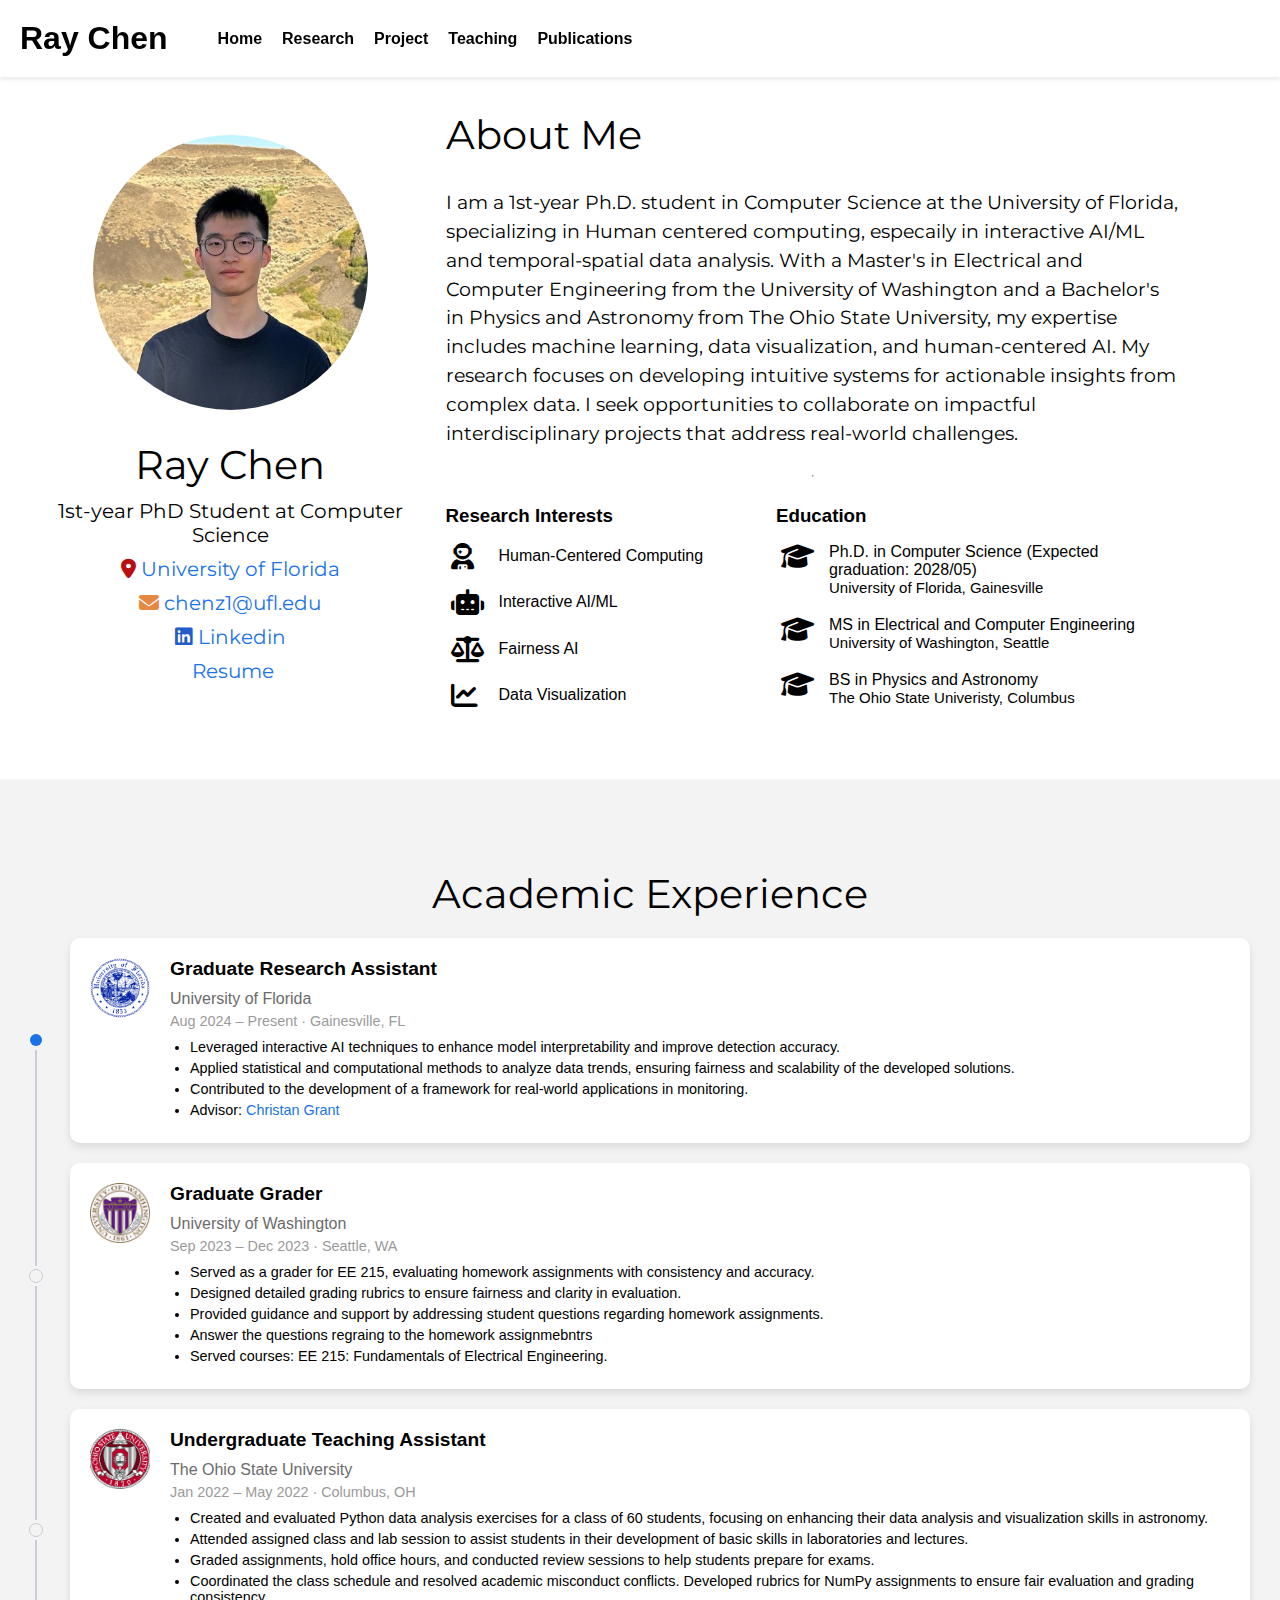
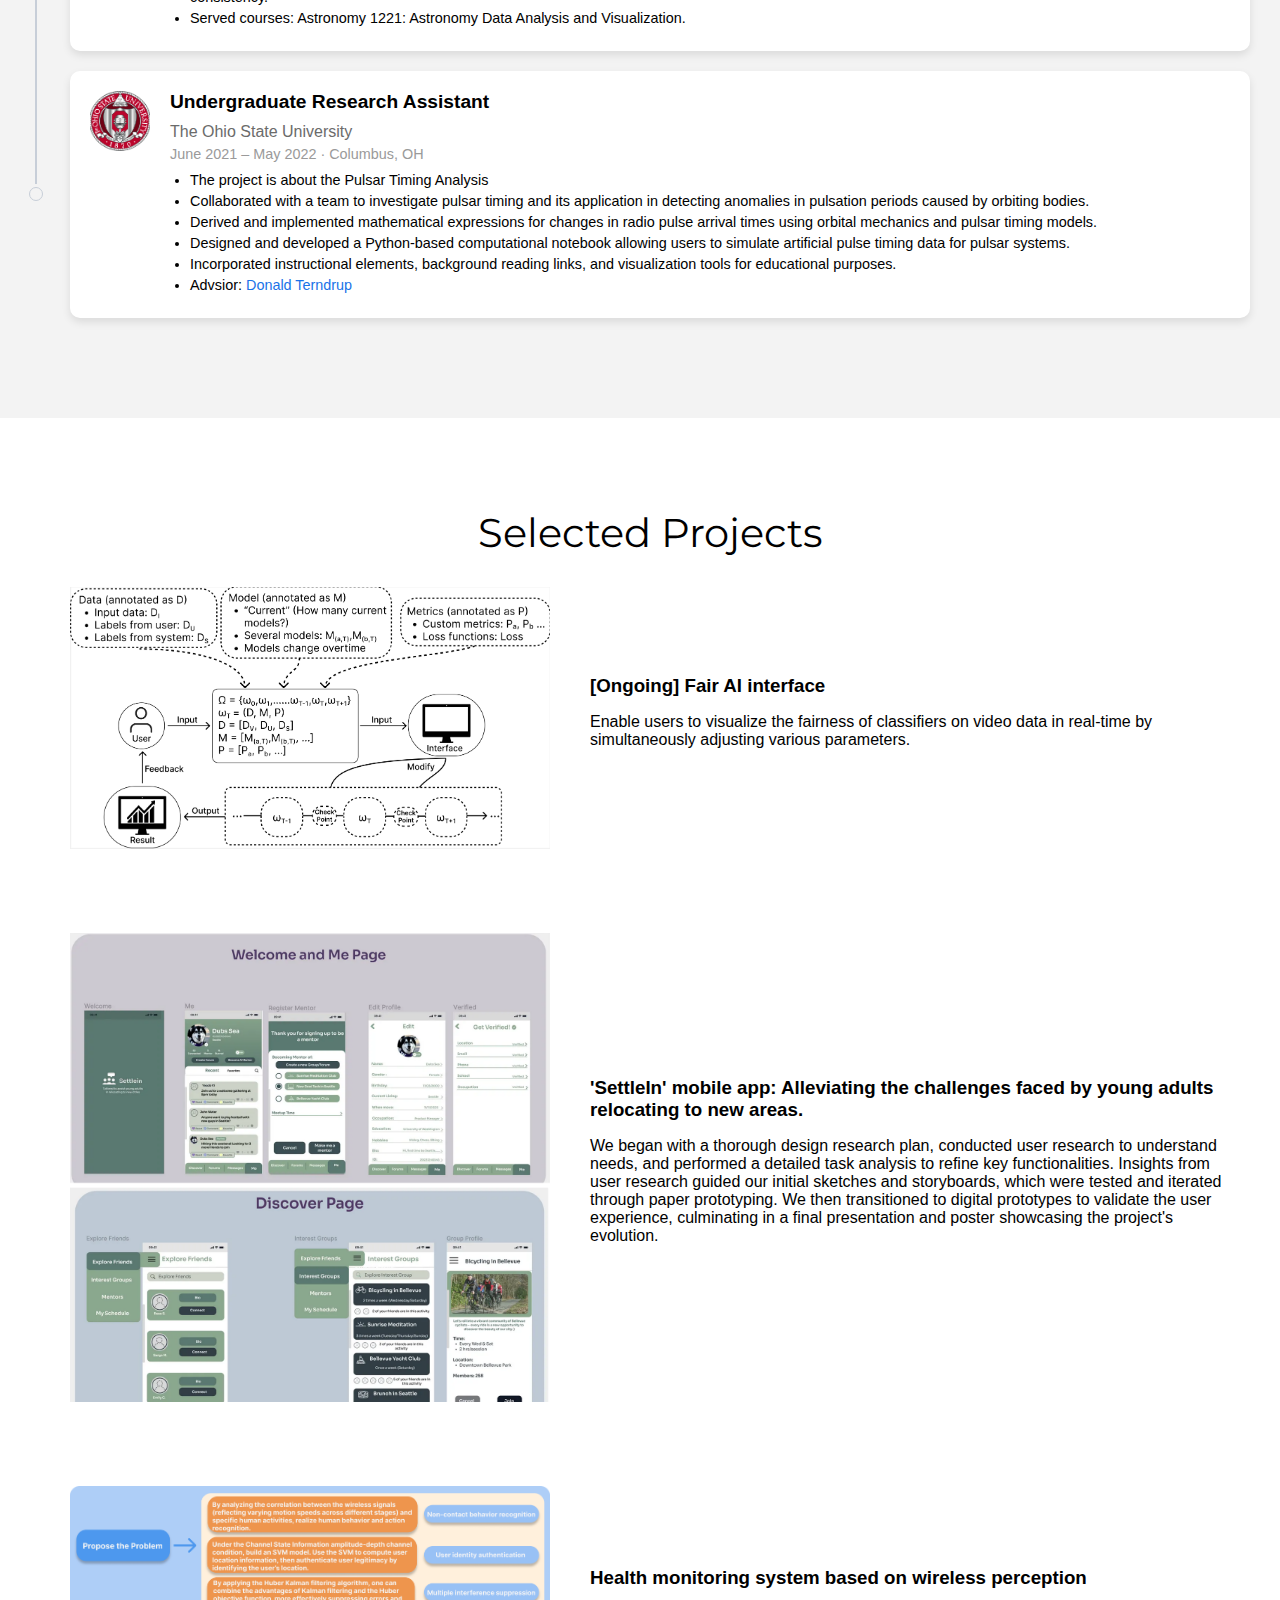
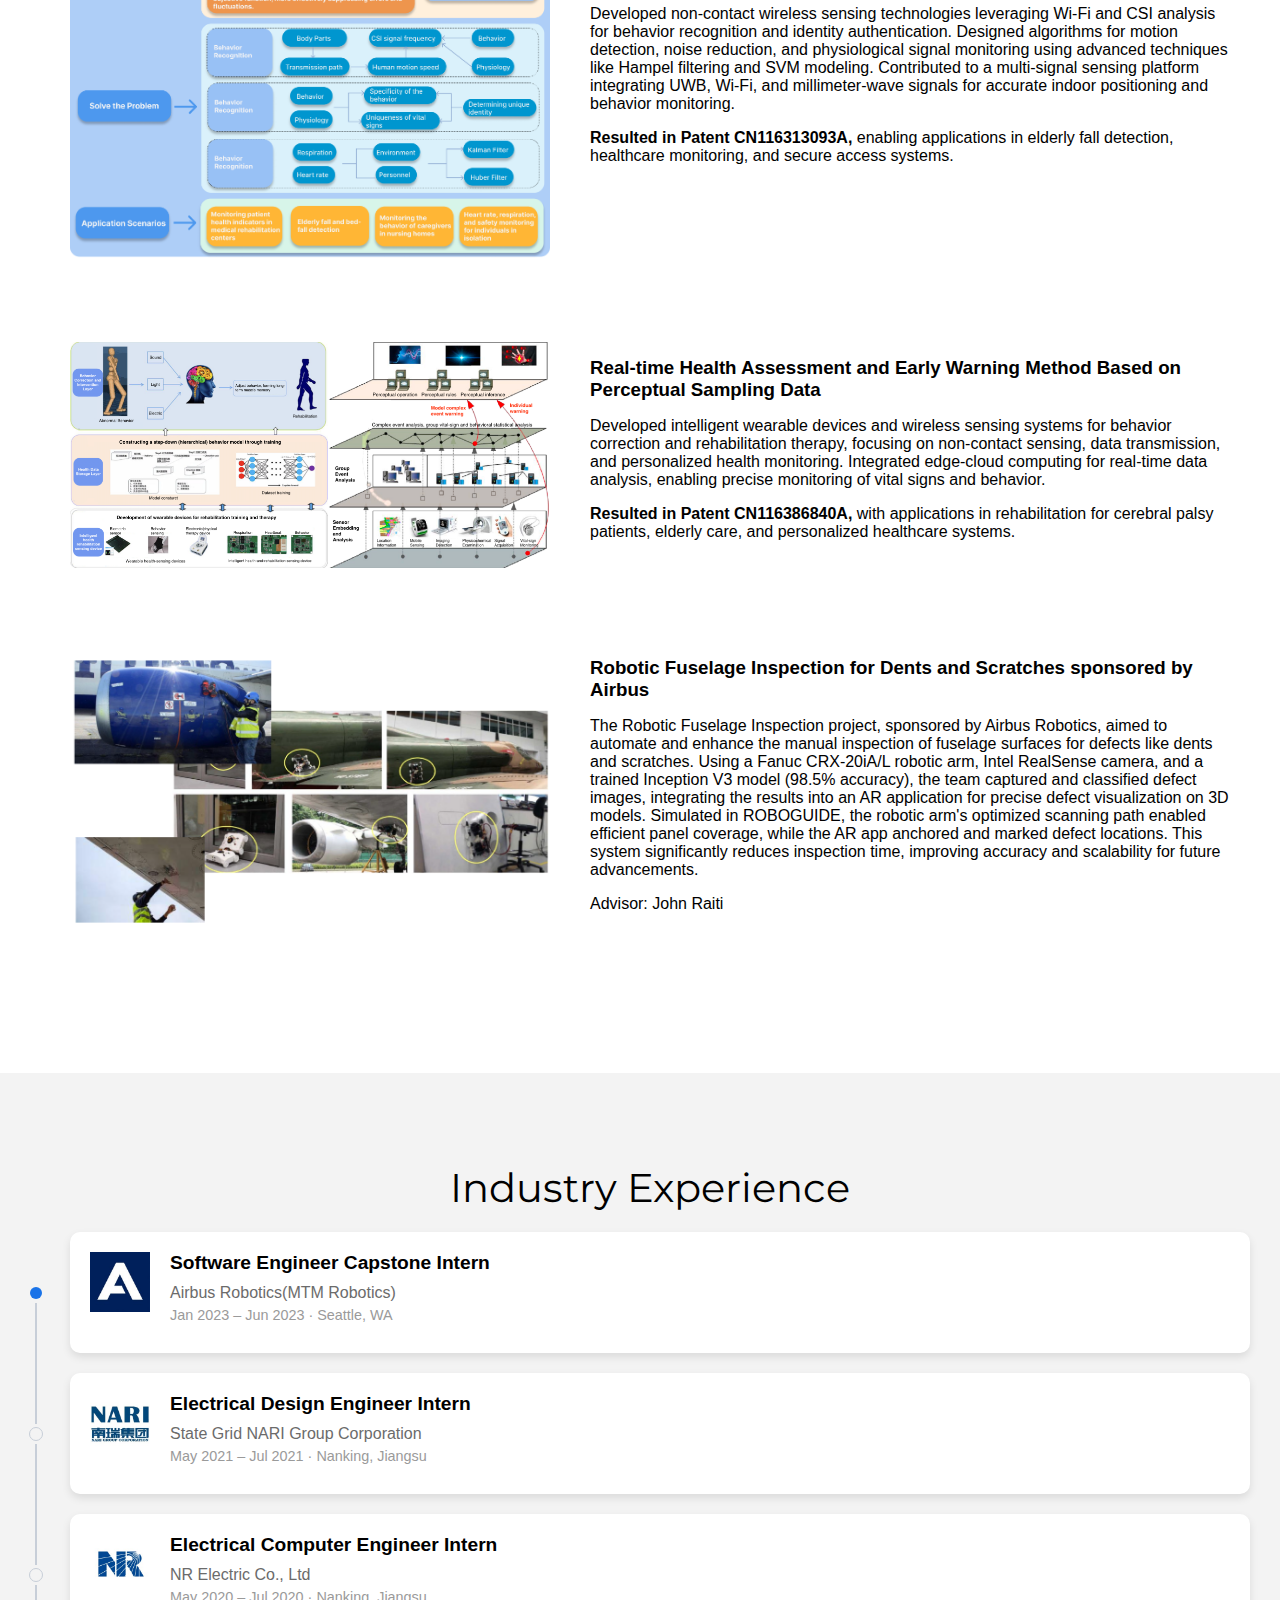
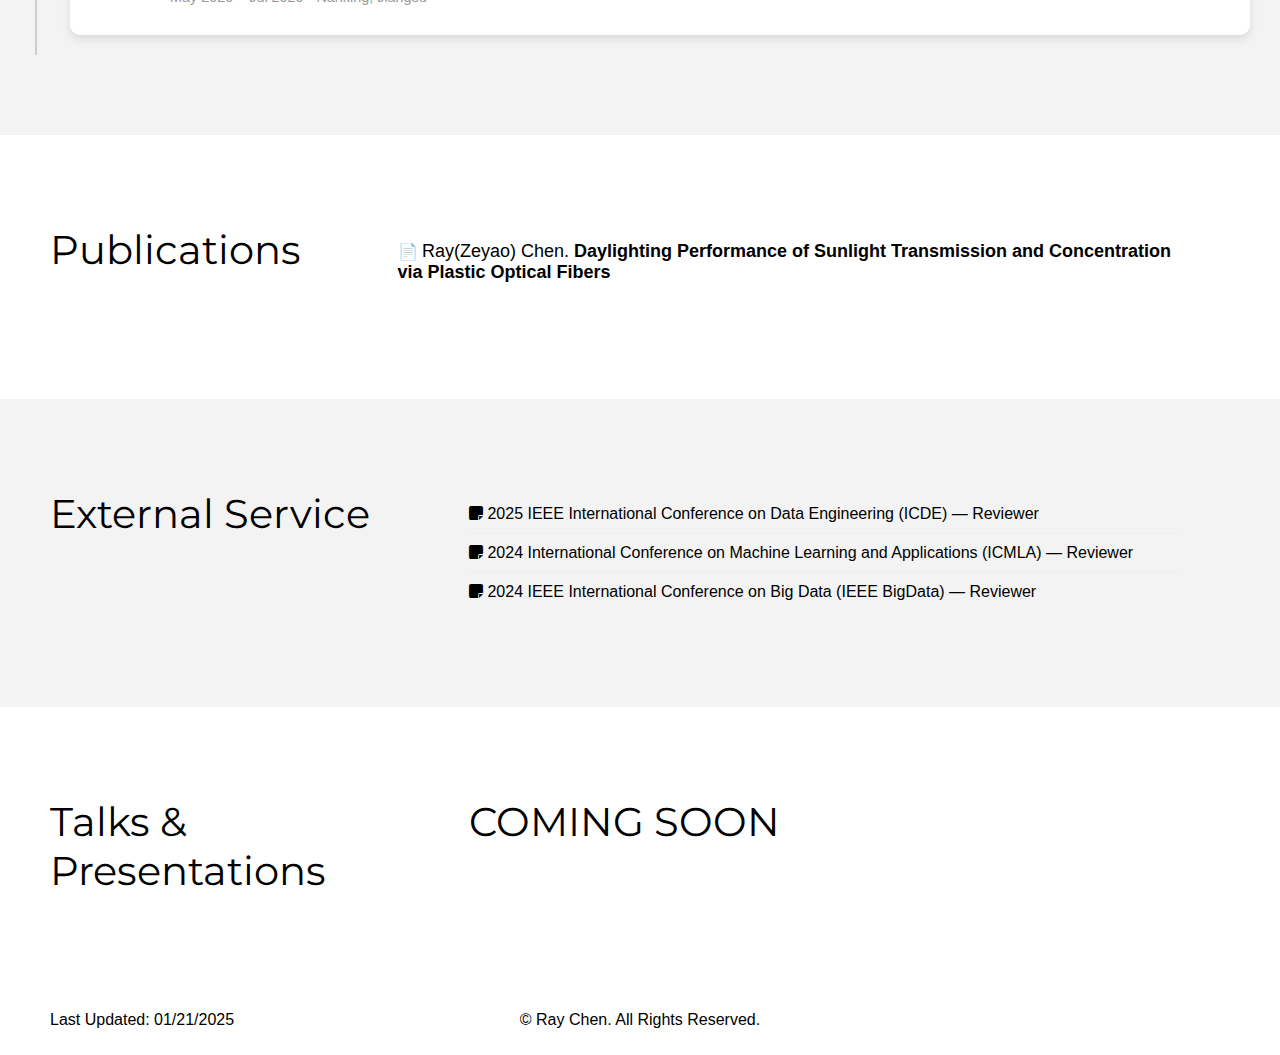
==== index.html @ 86a3383d "asd" ====
<!DOCTYPE html>
 <html lang="en">
  <head>
		<title>Ray Chen</title>
		<!-- link to main stylesheet -->
		<link rel="stylesheet" type="text/css" href="/css/styles.css">
    <link href="https://fonts.googleapis.com/css2?family=Exo+2:wght@900&family=Oswald:wght@500&display=swap" rel="stylesheet">
    <link href="https://fonts.googleapis.com/css2?family=Montserrat:ital,wght@0,400;1,300&display=swap" rel="stylesheet">
    <link href="https://cdnjs.cloudflare.com/ajax/libs/font-awesome/6.2.0/css/all.min.css" rel="stylesheet">
    <link href="https://fonts.googleapis.com/icon?family=Material+Icons" rel="stylesheet">
	</head>
	<body>
    <header>
      <section id="nav-bar">
        <h1>Ray Chen</h1>
        <nav>
          <a href="#profile-section">Home</a>
          <a href="#research">Research</a>
          <a href="#project">Project</a>
          <a href="#teaching">Teaching</a>
          <a href="#publications">Publications</a>
          <!--<a href="/experience">Experience</a>-->
          <!--<a href="/gallary">Gallary</a>-->
          <!--<a href="/contact">Old Site</a>-->
        </nav>
      </section>
    </header>

    <section id="profile-section">
      <div id="profile">
        <div class="image-container">
          <img src="asserts/img/newRay.jpg" alt="Ray Chen's profile picture" class="profile-image">
        </div>
        <div class="profile-info">
          <h1 class="name">Ray Chen</h1>
          <p class="position">1st-year PhD Student at Computer Science</p>
          <p class="university"><a href="https://www.cise.ufl.edu">
            <i class="fas fa-map-marker-alt" style="color: rgb(185, 15, 15);"></i>
            University of Florida
          </p>
          <p class="email"><a href="mailto:chenz1@ufl.edu">
            <i class="fas fa-envelope" style="color: rgba(220, 97, 3, 0.748);" ></i>
            chenz1@ufl.edu</a>
          </p>
          <p class="email"><a href="https://www.linkedin.com/in/rray-zchen1/">
            <i class="fab fa-linkedin" style="color: rgb(32, 93, 198);"></i>
            Linkedin</a>
          </p>
          <p class="email"><a href="https://rkc8626.github.io/resume.html">
            <i class="fab material-icons" style="color: rgb(32, 93, 198);"></i>
            Resume</a>
          </p>
        </div>
      </div>
      <div id="about">
        <h1>About Me</h1>
        <p id="intro">
          I am a 1st-year Ph.D. student in Computer Science at the University of Florida, specializing
          in Human centered computing, especaily in interactive AI/ML and temporal-spatial data analysis.
           With a Master's in Electrical and Computer Engineering from the University of Washington
           and a Bachelor's in Physics and Astronomy from The Ohio State University, my expertise
           includes machine learning, data visualization, and human-centered AI. My research focuses
           on developing intuitive systems for actionable insights from complex data. I seek opportunities
           to collaborate on impactful interdisciplinary projects that address real-world challenges.
        </p>
        <hr>
        <div class="edu-interest">
          <div class="column1">
            <h3>Research Interests</h3>
            <ul>
              <li> <span class="fa-solid fa-user-astronaut"></span>
                <section class="details-container">
                  <p class="course">Human-Centered Computing</p>
                </section>
              </li>
              <li><span class="fa-solid fa-robot"></span>
                <section class="details-container">
                  <p class="course">Interactive AI/ML</p>
                </section>
              </li>
              <li><span class="fa-solid fa-balance-scale"></span>
                <section class="details-container">
                  <p class="course">Fairness AI</p>
                </section>
              </li>
              <li> <span class="fa-solid fa-chart-line"></span>
                <section class="details-container">
                  <p class="course">Data Visualization</p>
                </section>
              </li>
            </ul>
          </div>

          <div class="column2">
            <h3>Education</h3>
            <ul>
              <li>
                <span class="fas fa-graduation-cap"></span>
                <section class="details-container">
                  <p class="course">Ph.D. in Computer Science (Expected graduation: 2028/05)</p>
                  <p class="institution">University of Florida, Gainesville</p>
                </section>
              </li>
              <li>
                <span class="fas fa-graduation-cap"></span>
                <section class="details-container">
                  <p class="course">MS in Electrical and Computer Engineering</p>
                  <p class="institution">University of Washington, Seattle</p>
                </section>
              </li>
              <li>
                <span class="fas fa-graduation-cap"></span>
                <section class="details-container">
                  <p class="course">BS in Physics and Astronomy</p>
                  <p class="institution">The Ohio State Univeristy, Columbus</p>
                </section>
              </li>
            </ul>
          </div>
        </div>
      </div>
    </section>

    <section id="research">
      <h2>Academic Experience</h2>
      <div class="timeline-container">

        <div class="teaching-card card1">
          <div class="teaching-logo">
            <img src="asserts/symbol/uf.png" alt="University Logo">
          </div>
          <div class="teaching-details">
            <h3>Graduate Research Assistant</h3>
            <p class="organization">University of Florida</p>
            <p class="date-location">Aug 2024 – Present · Gainesville, FL</p>
            <ul>
              <li>Leveraged interactive AI techniques to enhance model interpretability and improve detection accuracy.</li>
              <li>Applied statistical and computational methods to analyze data trends, ensuring fairness and scalability of the developed solutions.</li>
              <li>Contributed to the development of a framework for real-world applications in monitoring.</li>
              <li>Advisor: <a href="https://ceg.me//">Christan Grant</a></li>
            </ul>
          </div>
          <div class="circle"></div>
          <div class="line"></div>
        </div>

        <!-- First teaching experience -->
        <div class="teaching-card card2">
          <div class="teaching-logo">
            <img src="asserts/symbol/uw.png" alt="University Logo">
          </div>
          <div class="teaching-details">
            <h3>Graduate Grader</h3>
            <p class="organization">University of Washington</p>
            <p class="date-location">Sep 2023 – Dec 2023 · Seattle, WA</p>
            <ul>
              <li>Served as a grader for EE 215, evaluating homework assignments with consistency and accuracy.</li>
              <li>Designed detailed grading rubrics to ensure fairness and clarity in evaluation.</li>
              <li>Provided guidance and support by addressing student questions regarding homework assignments.</li>
              <li>Answer the questions regraing to the homework assignmebntrs</li>
              <li>Served courses: EE 215: Fundamentals of Electrical Engineering.</li>
            </ul>
          </div>
          <div class="line"></div>
          <div class="circle"></div>
          <div class="lineToo"></div>
        </div>

        <!-- Second teaching experience -->
        <div class="teaching-card card2">
          <div class="teaching-logo">
            <img src="asserts/symbol/osu.png" alt="University Logo">
          </div>
          <div class="teaching-details">
            <h3>Undergraduate Teaching Assistant</h3>
            <p class="organization">The Ohio State University</p>
            <p class="date-location">Jan 2022 – May 2022 · Columbus, OH</p>
            <ul>
              <li>Created and evaluated Python data analysis exercises for a class of 60 students, focusing on enhancing their data
               analysis and visualization skills in astronomy.</li>
			        <li>Attended assigned class and lab session to assist students in their development of basic skills in laboratories and lectures.</li>
				      <li>Graded assignments, hold office hours, and conducted review sessions to help students prepare for exams.</li>
              <li>Coordinated the class schedule and resolved academic misconduct conflicts. Developed rubrics for NumPy assignments
                to ensure fair evaluation and grading consistency.</li>
              <li>Served courses: Astronomy 1221: Astronomy Data Analysis and Visualization.</li>
            </ul>
          </div>
          <div class="line"></div>
          <div class="circle"></div>
          <div class="lineToo"></div>
        </div>

        <div class="teaching-card card2">
          <div class="teaching-logo">
            <img src="asserts/symbol/osu.png" alt="University Logo">
          </div>
          <div class="teaching-details">
            <h3>Undergraduate Research Assistant</h3>
            <p class="organization">The Ohio State University</p>
            <p class="date-location">June 2021 – May 2022 · Columbus, OH</p>
            <ul>
              <li>The project is about the Pulsar Timing Analysis</li>
              <li>Collaborated with a team to investigate pulsar timing and its application in detecting anomalies in pulsation periods caused by orbiting bodies.</li>
              <li>Derived and implemented mathematical expressions for changes in radio pulse arrival times using orbital mechanics and pulsar timing models.</li>
              <li>Designed and developed a Python-based computational notebook allowing users to simulate artificial pulse timing data for pulsar systems.</li>
              <li>Incorporated instructional elements, background reading links, and visualization tools for educational purposes.</li>
              <li>Advsior: <a href="https://astronomy.osu.edu/people/terndrup.1">Donald Terndrup</a></li>
            </ul>
          </div>
          <div class="circle"></div>
          <div class="lineToo"></div>
        </div>
      </div>
    </section>

    <section id="project">
      <h2>Selected Projects</h2>

      <div class="project-card">
        <div class="project-logo">
          <img src="asserts/img/fai flow chart.png" alt="TBD">
        </div>
        <div class="project-content">
          <h3><a href="/project/equityengine">[Ongoing] Fair AI interface</a></h3>
          <p>Enable users to visualize the fairness of classifiers on video data in
            real-time by simultaneously adjusting various parameters.</p>
          <!--<div class="project-links">
            <button onclick="location.href='URL_TO_SLIDES'">Slides</button>
            <button onclick="location.href='URL_TO_GITHUB'">GitHub</button>
          </div>-->
        </div>
      </div>

      <div class="project-card">
        <div class="project-logo">
          <img src="asserts/img/settle.png" alt="TBD">
        </div>
        <div class="project-content">
          <h3><a href="https://cse440.medium.com/new-in-town-683af59020ea">'SettleIn' mobile app: Alleviating the challenges faced by young adults relocating to new areas.</a></h3>
          <p> We began with a thorough design research plan, conducted user research to understand needs, and
            performed a detailed task analysis to refine key functionalities. Insights from user
            research guided our initial sketches and storyboards, which were tested and iterated
            through paper prototyping. We then transitioned to digital prototypes to validate the
            user experience, culminating in a final presentation and poster showcasing the project's
            evolution.</p>
          <!--<div class="project-links">
            <button onclick="location.href='URL_TO_SLIDES'">Slides</button>
            <button onclick="location.href='URL_TO_GITHUB'">GitHub</button>
          </div>-->
        </div>
      </div>

      <div class="project-card">
        <div class="project-logo">
          <img src="asserts/img/Health monitoring system based on wireless perception.png" alt="TBD">
        </div>
        <div class="project-content">
          <h3>Health monitoring system based on wireless perception</a></h3>
          <p>Developed non-contact wireless sensing technologies leveraging Wi-Fi and CSI analysis for behavior recognition and identity authentication.
            Designed algorithms for motion detection, noise reduction, and physiological signal monitoring using advanced techniques like Hampel filtering and SVM modeling.
            Contributed to a multi-signal sensing platform integrating UWB, Wi-Fi, and millimeter-wave signals for accurate indoor positioning and behavior monitoring.
          </p>
          <p><b>Resulted in Patent CN116313093A,</b> enabling applications in elderly fall detection, healthcare monitoring, and secure access systems.</p>
          <!--<div class="project-links">
            <button onclick="location.href='URL_TO_SLIDES'">Slides</button>
            <button onclick="location.href='URL_TO_GITHUB'">GitHub</button>
          </div>-->
        </div>
      </div>

      <div class="project-card">
        <div class="project-logo">
          <img src="asserts/img/eal-time Health Assessment and Early Warning Method Based on Perceptual Sampling Data.png" alt="TBD">
        </div>
        <div class="project-content">
          <h3>Real-time Health Assessment and Early Warning Method Based on Perceptual Sampling Data</a></h3>
          <p>Developed intelligent wearable devices and wireless sensing systems for behavior correction and rehabilitation therapy,
            focusing on non-contact sensing, data transmission, and personalized health monitoring.
            Integrated edge-cloud computing for real-time data analysis, enabling precise monitoring of vital signs and behavior.
          </p>
          <p><b>Resulted in Patent CN116386840A,</b> with applications in rehabilitation for cerebral palsy patients, elderly care, and personalized healthcare systems.</p>
          <!--<div class="project-links">
            <button onclick="location.href='URL_TO_SLIDES'">Slides</button>
            <button onclick="location.href='URL_TO_GITHUB'">GitHub</button>
          </div>-->
        </div>
      </div>

      <div class="project-card">
        <div class="project-logo">
          <img src="asserts/img/aribus_dents.png" alt="TBD">
        </div>
        <div class="project-content">
          <h3><a href="/project/equityengine"></a>Robotic Fuselage Inspection for Dents and Scratches sponsored by Airbus</h3>
          <p>The Robotic Fuselage Inspection project, sponsored by Airbus Robotics, aimed to automate
            and enhance the manual inspection of fuselage surfaces for defects like dents and scratches.
            Using a Fanuc CRX-20iA/L robotic arm, Intel RealSense camera, and a trained Inception V3
            model (98.5% accuracy), the team captured and classified defect images, integrating the
            results into an AR application for precise defect visualization on 3D models. Simulated
            in ROBOGUIDE, the robotic arm's optimized scanning path enabled efficient panel coverage,
            while the AR app anchored and marked defect locations. This system significantly reduces
            inspection time, improving accuracy and scalability for future advancements.
         </p>
         <p>Advisor: <a href="https://people.ece.uw.edu/raiti_john/">John Raiti</a></p>
          <!--<div class="project-links">
            <button onclick="location.href='URL_TO_SLIDES'">Slides</button>
            <button onclick="location.href='URL_TO_GITHUB'">GitHub</button>
          </div>-->
        </div>
      </div>

    </section>

    <section id="teaching">
      <h2>Industry Experience</h2>
      <div class="timeline-container">

        <div class="teaching-card card1">
          <div class="teaching-logo">
            <img src="asserts/symbol/airbus_robotics_logo.jpg" alt="Logo">
          </div>
          <div class="teaching-details">
            <h3>Software Engineer Capstone Intern</h3>
            <p class="organization">Airbus Robotics(MTM Robotics)</p>
            <p class="date-location">Jan 2023 – Jun 2023 · Seattle, WA</p>
            <ul>
              <!-- <li>Need more</li> -->
            </ul>
          </div>
          <div class="circle"></div>
          <div class="line"></div>
        </div>

        <div class="teaching-card card2">
          <div class="teaching-logo">
            <img src="asserts/symbol/State Grid NARI Group Corporation.jpg" alt="Logo">
          </div>
          <div class="teaching-details">
            <h3>Electrical Design Engineer Intern</h3>
            <p class="organization">State Grid NARI Group Corporation</p>
            <p class="date-location">May 2021 – Jul 2021 · Nanking, Jiangsu</p>
            <ul>
              <!-- <li>Need more</li> -->
            </ul>
          </div>
          <div class="line"></div>
          <div class="circle"></div>
          <div class="lineToo"></div>
        </div>

        <div class="teaching-card card2">
          <div class="teaching-logo">
            <img src="asserts/symbol/NR Electric Co., Ltd .jpg" alt="Logo">
          </div>
          <div class="teaching-details">
            <h3>Electrical Computer Engineer Intern</h3>
            <p class="organization">NR Electric Co., Ltd</p>
            <p class="date-location">May 2020 – Jul 2020 · Nanking, Jiangsu</p>
            <ul>
              <!-- <li>Need more</li> -->
            </ul>
          </div>
          <div class="line"></div>
          <div class="circle"></div>
          <div class="lineToo"></div>
        </div>


      </div>
    </section>

    <section id="publications">
      <div class="left-section">
        <h2>Publications</h2>
      </div>
      <div class="right-section">
        <ul>
            <li>
                <span>📄</span>
                <p>Ray(Zeyao) Chen. <strong>Daylighting Performance of Sunlight Transmission and Concentration via Plastic Optical Fibers</strong></p>
                <div class="links">
                    <!-- <a>PDF (COMING SOON, available in Feb 2025)</a>
                    <a>Cite (COMING SOON, available in Feb 2025)</a> -->
                    <!--<a href="#">DOI</a>-->
                </div>
            </li>
            <!-- Repeat similar blocks for other publications -->
        </ul>
        <!--<a href="#" class="see-all">SEE ALL PUBLICATIONS ></a>-->
      </div>
    </section>

    <section id="service">
      <div class="left-section">
        <h2>External Service</h2>
      </div>
      <div class="right-section">
        <ul>
          <li>
            <span>
              <i class="fa-solid fa-note-sticky"></i>
              2025 IEEE International Conference on Data Engineering (ICDE) — Reviewer
            </span>
          </li>
          <li>
            <span>
              <i class="fa-solid fa-note-sticky"></i>
              2024 International Conference on Machine Learning and Applications (ICMLA) — Reviewer
            </span>
          </li>
          <li>
            <span>
              <i class="fa-solid fa-note-sticky"></i>
              2024 IEEE International Conference on Big Data (IEEE BigData) — Reviewer
            </span>
          </li>
        </ul>
        <!-- <a href="#" class="see-all">SE ></a> Uncomment this line if you want a "See All" link -->
      </div>
    </section>

    <section id="talks">
      <div class="left-section">
        <h2>Talks & Presentations</h2>
      </div>
      <div class="right-section">
        <h2>COMING SOON</h2>
      </div>
    </section>

		<footer>
      <div class="footer-section left">
        <p id="last-updated">Last Updated: 01/21/2025 </p>
      </div>
      <div class="footer-section center">
        <p>
          <!--Site created by Ray Chen. All other attributions cited in page source.-->
          © Ray Chen. All Rights Reserved.
        </p>
      </div>
      <div class="footer-section right"></div> <!-- Invisible spacer -->
    </footer>
	</body>
</html>
---- css/styles.css ----
body {
  background-color: white;
  font-family: "Helvetica", sans-serif;
  margin: 0px;
  scroll-behavior: smooth;
}

html {
  scroll-behavior: smooth;
}

h1, h2, h3 {
  font-weight: bold;
  margin: 0;
}

h3 {
  margin-bottom: 15px;
}

.justified {
  text-align: justify;
}

#profile-section img {
  width: 275px;
  height: auto;
}

header {
  width: 100%;
  background-color: white; /* Set the background color for the header */
  position: fixed;
  top: 0;
  z-index: 1000;
  box-shadow: 0 2px 5px rgba(0,0,0,0.1); /* Optional: Adds shadow for better visibility */
}

#nav-bar {
  display: flex;
  align-items: center;
  padding: 20px 20px;
}

#nav-bar h1 {
  margin-left: 0px;
  padding-right: 40px;
}

nav {
  margin-left: 0;
  margin-right: 30px;
}

nav a {
  float: left;
  display: block;
  text-align: center;
  padding: 0px 10px;
  color: black;
  text-decoration: none;
  font-family: "Helvetica", sans-serif;
  font-weight: bold;
}

nav a:hover {
  color: #1a73e8;
}

.active {
  color: #1a73e8;
}

#profile-section {
  flex-direction: row;
  align-items: flex-start;
  justify-content: center;
  padding-right: 100px;
  padding-left: 50px;
  padding-bottom: 50px;
  gap: 35px;
}

div#about {
  flex: 0 0 65%;
  display: flex;
  flex-direction: column;
}

.image-container {
  flex: 0 0 35%; /* Image container takes up 30% of the space */
  display: flex; /* Center the image inside the container if needed */
  justify-content: center;
  align-items: center;
  margin-bottom: 20px;
}

.profile-image {
  max-width: 100%;
  border-radius: 50%;
  height: auto; /* Maintain aspect ratio */
  box-sizing: border-box;
}

#profile-section li, #profile-section {
  display: flex;
}

#profile-section, header {
  align-items: center;
}

#profile-section ul {
  padding-inline-start: 5px;
}

#profile-section li {
  align-items: start;
}

.fa-solid.fa-robot, .fas.fa-graduation-cap, .fa-solid.fa-user-astronaut, .fa-solid.fa-balance-scale, .fa-solid.fa-chart-line {
  font-size: 26.5px;
  width: 33px;
  height: 26.5px;
  margin-right: 15px;
}

.course, .institution {
  margin: 0;
}

.course {
  margin-bottom: 5px; /* Space between institution and course */
}

.institution {
  font-size: 15px;
}

#profile-section {
  margin-top: 100px;
}

#profile-section li, .controls {
  margin-bottom: 20px;
}

.controls * {
  margin-right: 10px;
}

.shaded {
  background-color: grey;
}

.details-container {
  display: inline-block;
}

.centered {
  text-align: center;
}

body, td {
  position: relative;
}

.edu-interest {
  display: flex;
  justify-content: space-between;
  margin-top: 20px;
}

.column1 {
  flex: 0 0 45%;
  text-align: left;
}

.column2 {
  flex: 0 0 55%;
  text-align: left;
}

#profile-section .column1 li {
  display: flex;
  align-items: center;
}

#profile-section .details-container .course {
  display: flex;
  align-items: center;
  margin: 0px;
}

div#profile {
  display: flex;
  flex-direction: column;
  align-items: center;
  text-align: center;
}

.email, .university {
  color: #1a73e8;
  margin: 5px 0;
}

.email a, .university a {
  text-decoration: none;
  color: inherit;
}

.teaching-card a {
  text-decoration: none;  /* Removes underline from all links */
  color: #1a73e8;           /* Sets the text color to black for all links */
}

.teaching-card a:visited {
  color: #1a73e8;           /* Keeps the text color black even after the link is visited */
}

.name, div#about h1, section#teaching h2, section#research h2, section#project h2, section#publications h2, section#service h2, section#talks h2 {
  font-size: 2.5em;
  font-family: "Montserrat", sans-serif;
  font-optical-sizing: auto;
  font-weight: 400;
  font-style: normal;
  margin: 10px 0;
}

#teaching, #research {
  flex-direction: row;
  align-items: flex-start;
  justify-content: center;
  padding: 80px 30px 80px 50px;
  gap: 35px;
  background-color: #edededa3;
}

#project {
  flex-direction: row;
  align-items: flex-start;
  justify-content: center;
  padding: 80px 30px 80px 50px;
  gap: 35px;
}

.email, .position, .university {
  font-size: 1.25em;
  font-family: "Montserrat", sans-serif;
  font-optical-sizing: auto;
  font-weight: 400;
  font-style: normal;
  margin: 10px 0;
}

#teaching h2, #research h2, #project h2{
  font-size: 1.8em;
  text-align: center;
  margin-bottom: 30px;
}

/* Timeline container styling */
.timeline-container {
  width: 100%;
  max-width: 1200px;
}

.card1,.card2,.card3 {
  position: relative;
}

.card1 .circle,.card2 .circle,.card3 .circle {
  position: absolute;
  left: -40px;
  top: 50%;
  transform: translateY(-50%);

  background-color: #1a73e8;
  width: 12px;
  height: 12px;
  border-radius: 50%;
}

.card2 .circle,.card3 .circle{
  background-color: transparent;
  outline: 1px solid #c7ced8;
}

.card2 .lineToo,.card3 .lineToo{
  width: 2px;
  position: absolute;
  left: -35px;
  top: 0;
  height: calc(50% - 10px);
  background-color: #c7ced8;
}

.card1 .line,.card2 .line{
  width: 2px;
  position: absolute;
  height:calc(50% + 10px) ;
  left: -35px;
  background-color: #c7ced8;
  top: calc(50% + 10px);
  /* transform: translateY(25% ); */
}

.teaching-card {
  display: flex;
  align-items: flex-start;
  position: relative;
  margin: 20px 0px 20px 20px;
  background-color: #ffffff;
  box-shadow: 0px 4px 8px rgba(0, 0, 0, 0.1);
  border-radius: 10px;
  padding: 20px 20px 20px 20px;
}

.teaching-logo {
  flex: 0 0 60px;
  margin-right: 20px;
}

.teaching-logo img {
  width: 60px;
  height: 60px;
  object-fit: cover;
}

.teaching-details {
  flex: 1;
}

.teaching-details h3 {
  font-size: 1.2em;
  font-weight: bold;
  margin: 0 0 10px;
}

.teaching-details .organization {
  font-size: 1em;
  color: #6b6b6b;
  margin: 0;
}

.teaching-details .date-location {
  font-size: 0.9em;
  color: #9a9a9a;
  margin: 5px 0 10px;
}

.teaching-details ul {
  list-style-type: disc;
  padding-left: 20px;
  margin: 0;
}

.teaching-details ul li {
  font-size: 0.9em;
  margin-bottom: 5px;
}

.social-icons {
  display: flex;
  gap: 10px; /* Space between icons */
  justify-content: center; /* Center the icons */
  margin-top: 15px;
}

.social-icons .icon {
  width: 30px; /* Set the size of the icons */
  height: 30px;
  background-size: cover;
  display: inline-block;
}

.project-card {
  display: flex;
  background-color: white;
  border-radius: 8px;
  /*box-shadow: 0 4px 8px rgba(0, 0, 0, 0.1);*/
  padding: 20px 0px 60px 0px;
  overflow: hidden;
}

.project-logo {
  flex: 0 0 40%;
  padding: 0px 20px;
  align-content: center;
}

.project-logo img {
  height: auto; /* Adjust size accordingly */
  max-width: 100%;
}

.project-content {
  padding: 0px 20px;
  flex-grow: 1;
  align-content: center;
}

.project-links button {
  margin-right: 10px;
  padding: 10px 20px;
  background-color: #007BFF; /* Bootstrap primary color */
  color: white;
  border: none;
  border-radius: 5px;
  cursor: pointer;
}

.project-content a {
  text-decoration: none;
  color: black;
}

.project-content a:visited {
  color: black;
}

.project-content a:hover {
  text-decoration: underline;
}

.project-links button:hover {
  background-color: #0056b3; /* Darker shade for hover effect */
}

#publications{
  display: flex; /* Aligns child elements (left and right sections) horizontally */
  background-color: white;
  padding: 80px 100px 80px 50px;
  align-items: flex-start; /* Aligns items at the start of the flex container */
}

#service{
  display: flex; /* Aligns child elements (left and right sections) horizontally */
  background-color: #edededa3;
  padding: 80px 100px 80px 50px;
  align-items: flex-start; /* Aligns items at the start of the flex container */
}

#talks {
  display: flex; /* Aligns child elements (left and right sections) horizontally */
  padding: 80px 100px 80px 50px;
  align-items: flex-start; /* Aligns items at the start of the flex container */
  background-color: white;
}

.left-section {
  flex-basis: 30%; /* Takes up 30% of the flex container */
  padding-right: 80px; /* Adds some space between the sections */
}

.right-section {
  flex-grow: 1; /* Takes the remaining space in the flex container */
}

#publications li p {
  display: inline;
  margin: 0;
  font-size: 18px;
}

#publications ul {
  list-style: none;
  padding: 0px;
}

#publications li {
  padding: 10px 0;
  border-bottom: 1px solid #eee;
}

#publications li:last-child {
  border-bottom: none;
}

#publications .links {
  padding-top: 10px;
}

#publications .links a {
  text-decoration: none;
  color: #007BFF;
  margin-right: 10px;
}

#publications .links a:hover {
  text-decoration: underline;
}

#publications .see-all {
  display: block;
  text-decoration: none;
  color: #007BFF;
  margin-top: 20px;
  font-weight: bold;
}

#publications .see-all:hover {
  text-decoration: underline;
}

#publications h2, #talks h2 {
  font-size: 1.8em;
  text-align: left-align;
  margin-bottom: 30px;
}

#service li p {
  display: inline;
  margin: 0;
  font-size: 18px;
}

#service ul {
  list-style: none;
  padding: 0px;
}

#service li {
  padding: 10px 0;
  border-bottom: 1px solid #eee;
}

#service li:last-child {
  border-bottom: none;
}

#service .links {
  padding-top: 10px;
}

#service .links a {
  text-decoration: none;
  color: #007BFF;
  margin-right: 10px;
}

#service .links a:hover {
  text-decoration: underline;
}

#service .see-all {
  display: block;
  text-decoration: none;
  color: #007BFF;
  margin-top: 20px;
  font-weight: bold;
}

#service .see-all:hover {
  text-decoration: underline;
}

#service h2 {
  font-size: 1.8em;
  text-align: left;
  margin-bottom: 30px;
}

#service .icon-section {
  display: inline-block;
  margin-right: 15px;
  font-size: 24px;
  color: #007BFF;
}

footer {
  display: flex; /* Aligns child elements (left and right sections) horizontally */
  padding: 10px 50px 10px 50px;
  justify-content: space-between;
  align-items: center; /* Aligns items at the start of the flex container */
}

.footer-section {
  flex: 1; /* Allows each section to grow equally */
  display: flex;
  justify-content: center; /* Center the content of each section */
  align-items: center;
}

.footer-section.left {
  justify-content: flex-start; /* Centers the content */
}

.footer-section.right {
  justify-content: flex-end; /* Align the content to the right */
  visibility: hidden; /* Make the right spacer invisible */
}

#intro {
  font-size: 1.2em;
  font-family: "Montserrat", sans-serif;
  font-optical-sizing: auto;
  font-weight: 400;
  font-style: normal;
  line-height: 1.5;
}
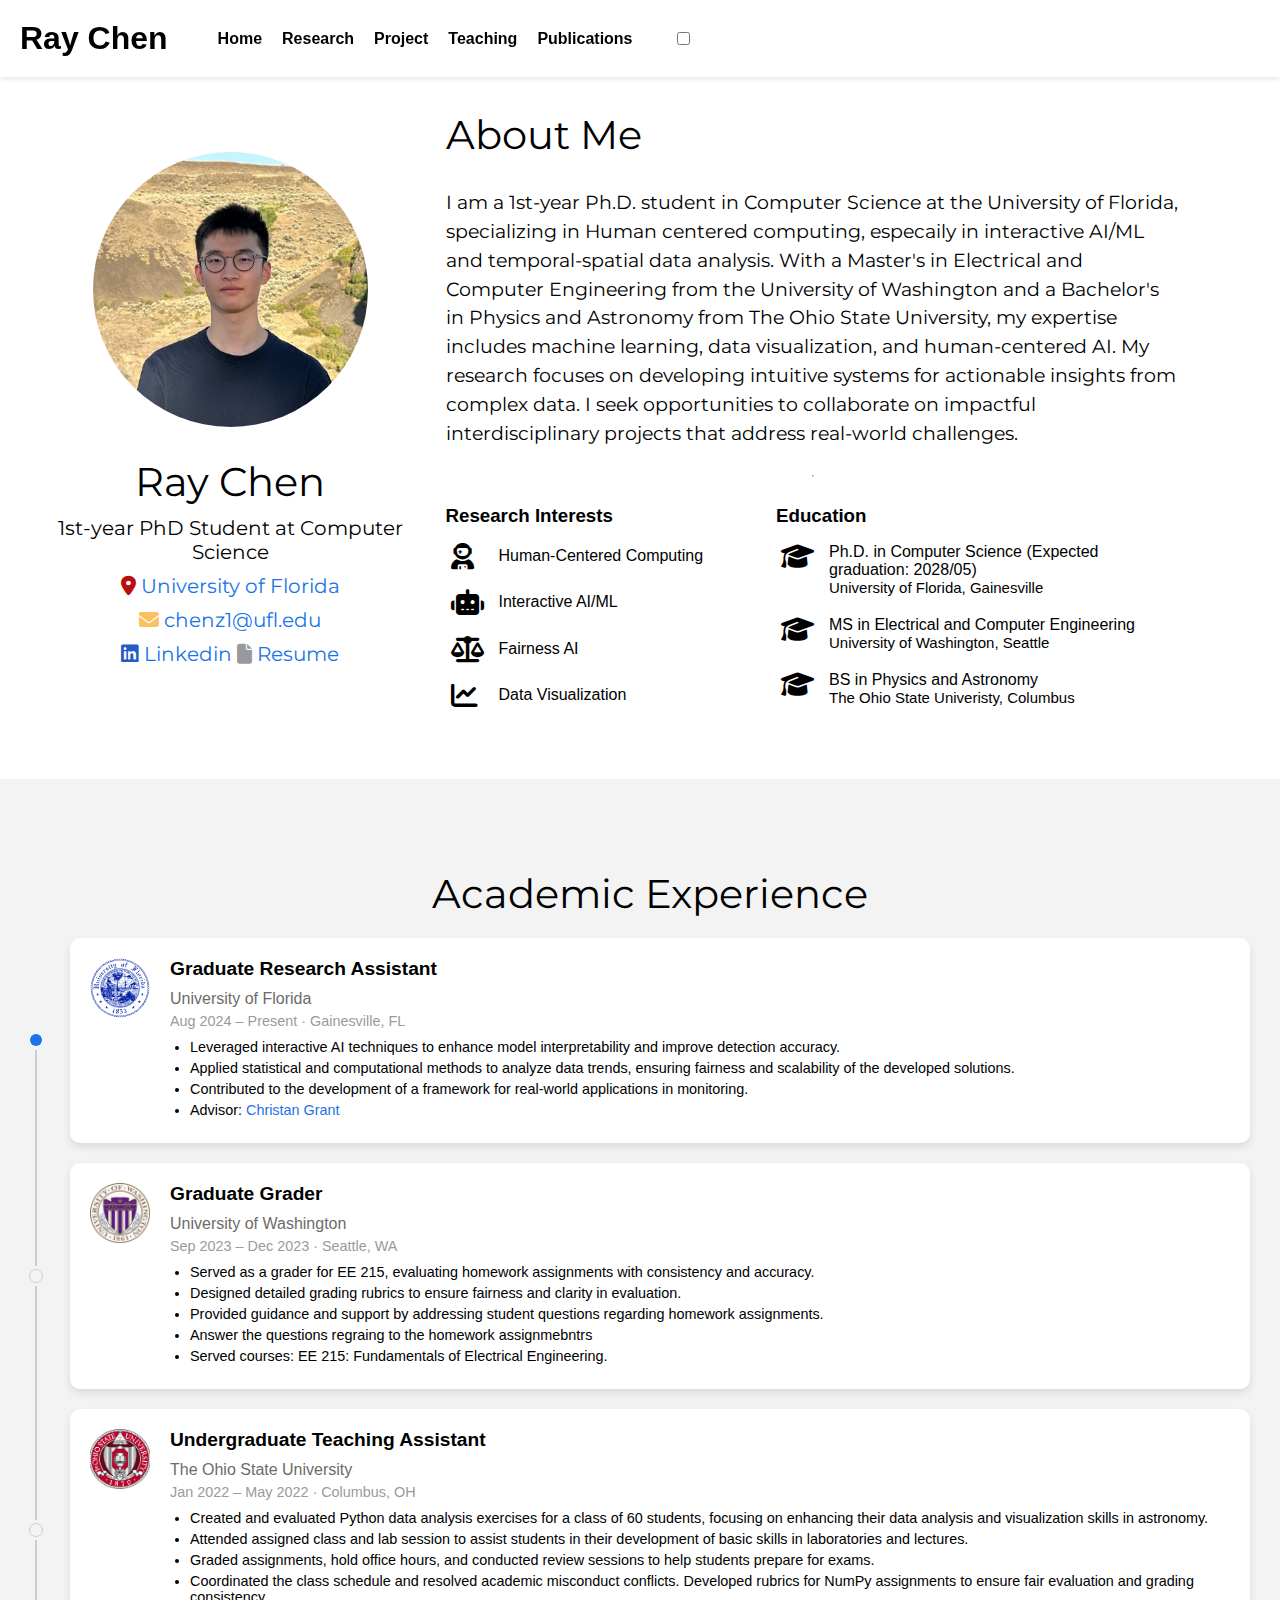
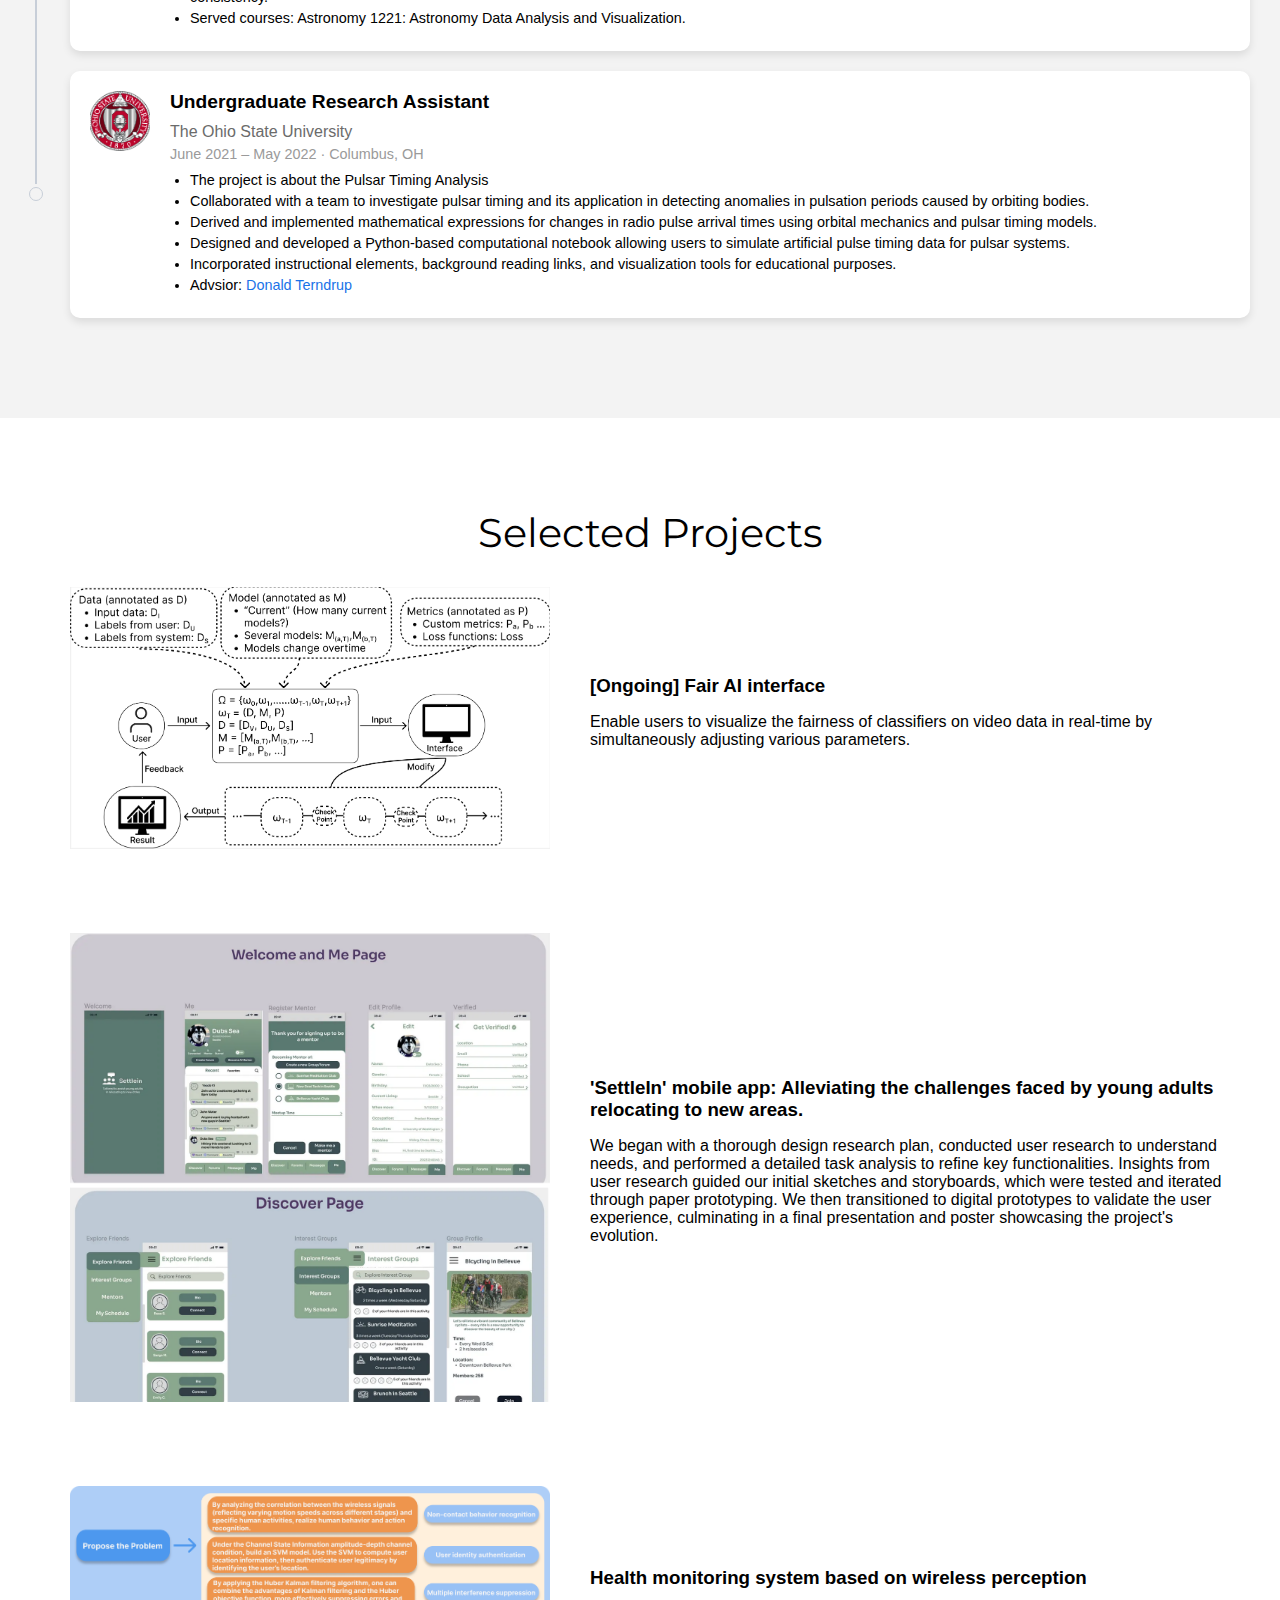
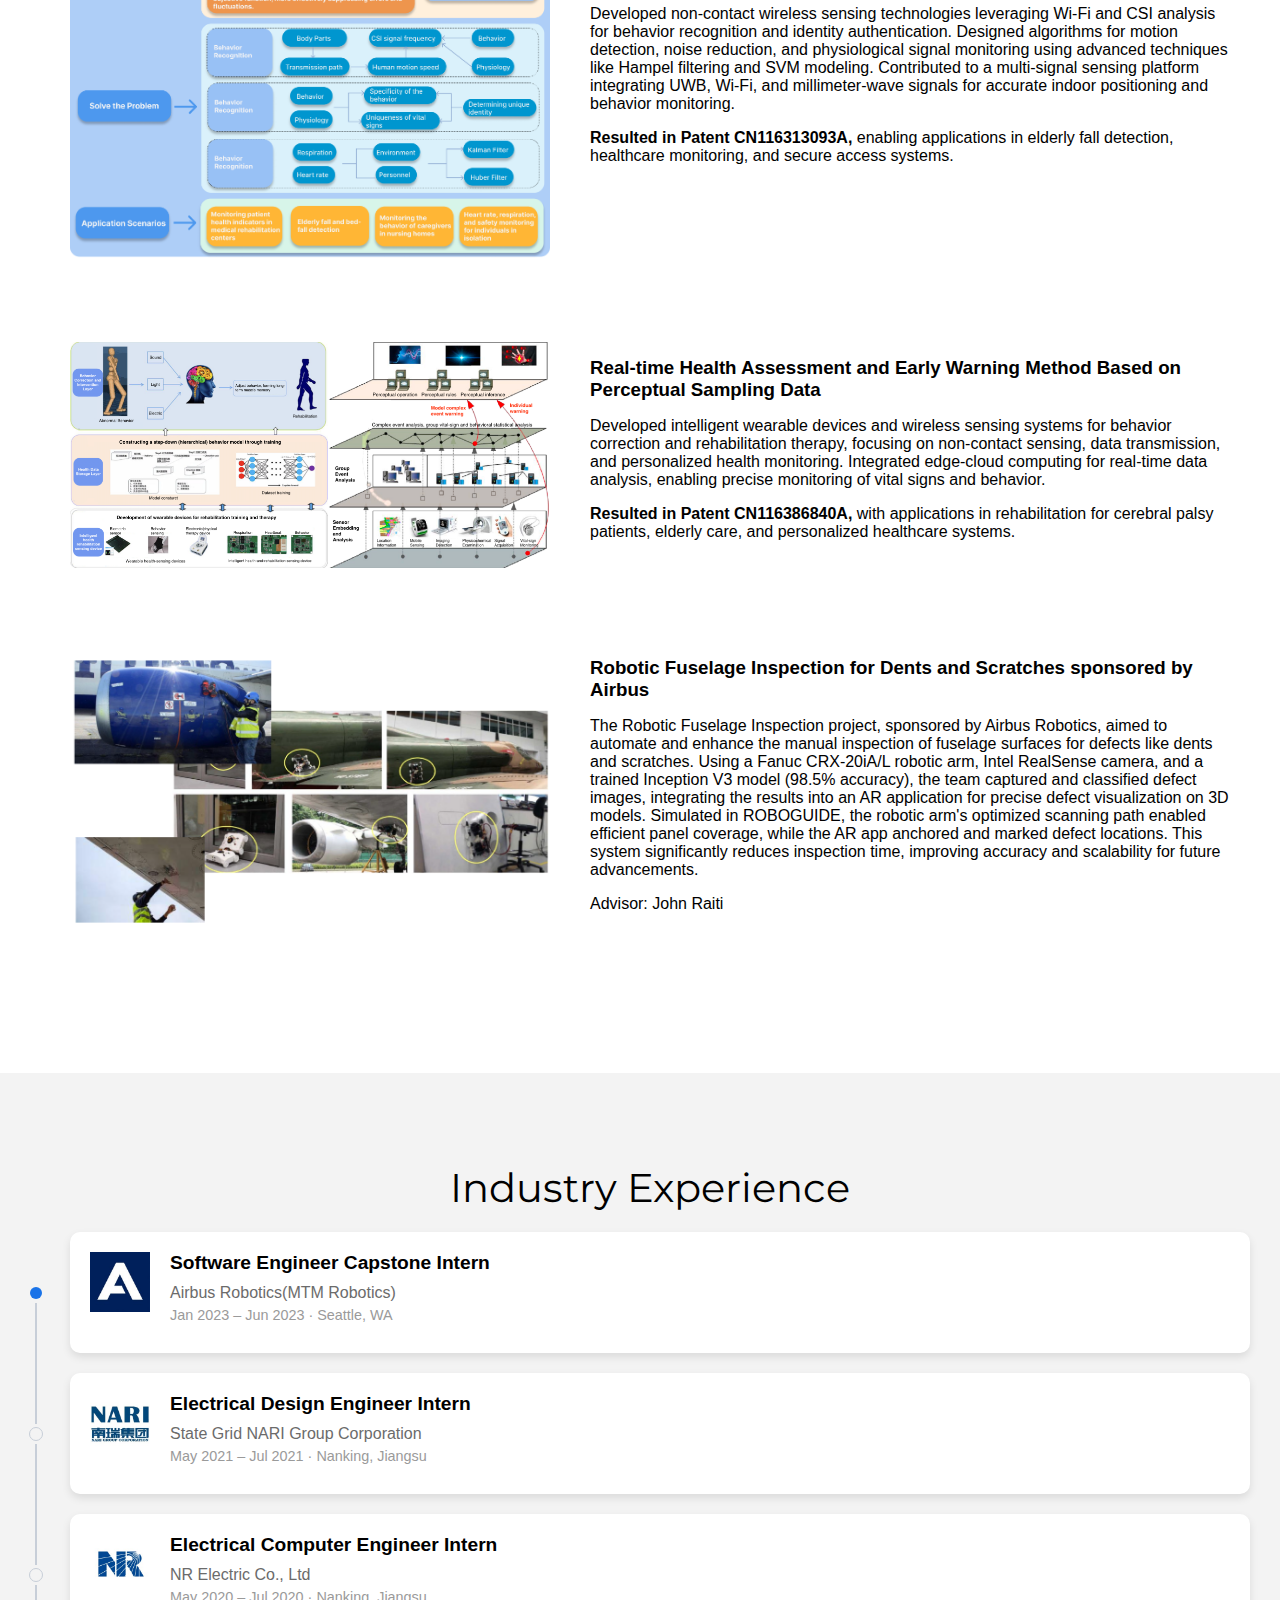
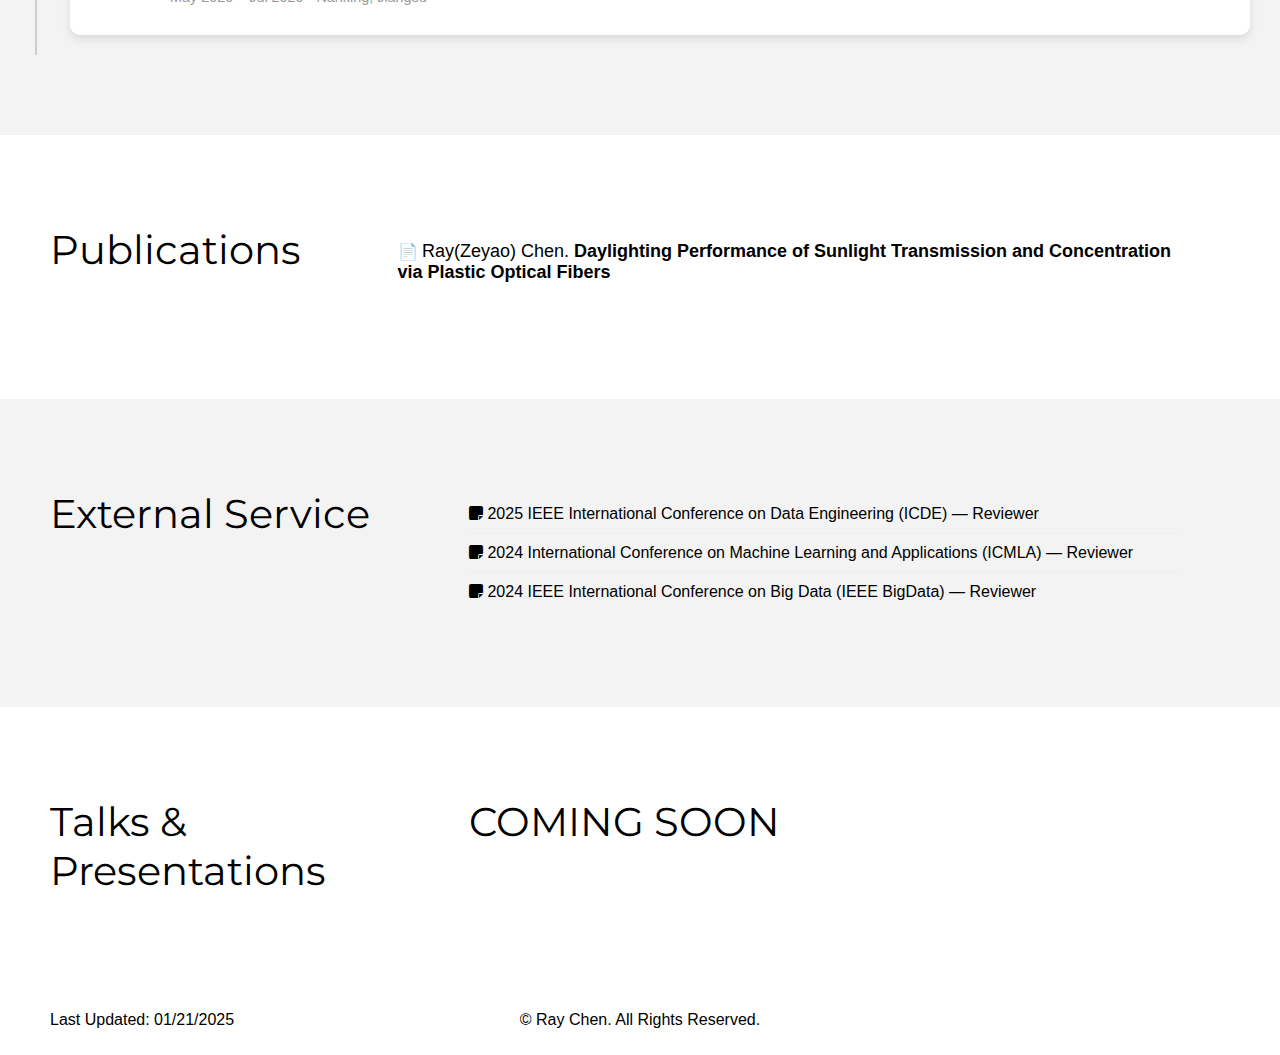
==== commit 5dab2cd5: "dasd" ====
--- a/index.html
+++ b/index.html
@@ -23,6 +23,10 @@
           <!--<a href="/gallary">Gallary</a>-->
           <!--<a href="/contact">Old Site</a>-->
         </nav>
+        <label class="switch">
+          <input type="checkbox">
+          <span class="slider"></span>
+        </label>
       </section>
     </header>
 
@@ -39,17 +43,17 @@
             University of Florida
           </p>
           <p class="email"><a href="mailto:chenz1@ufl.edu">
-            <i class="fas fa-envelope" style="color: rgba(220, 97, 3, 0.748);" ></i>
+            <i class="fas fa-envelope" style="color: rgba(247, 161, 12, 0.661);" ></i>
             chenz1@ufl.edu</a>
           </p>
           <p class="email"><a href="https://www.linkedin.com/in/rray-zchen1/">
             <i class="fab fa-linkedin" style="color: rgb(32, 93, 198);"></i>
             Linkedin</a>
+            <a href="https://rkc8626.github.io/resume.html">
+              <i class="fas fa-file" style="color: rgba(21, 24, 30, 0.461);"></i>
+              Resume</a>
           </p>
-          <p class="email"><a href="https://rkc8626.github.io/resume.html">
-            <i class="fab material-icons" style="color: rgb(32, 93, 198);"></i>
-            Resume</a>
-          </p>
+
         </div>
       </div>
       <div id="about">
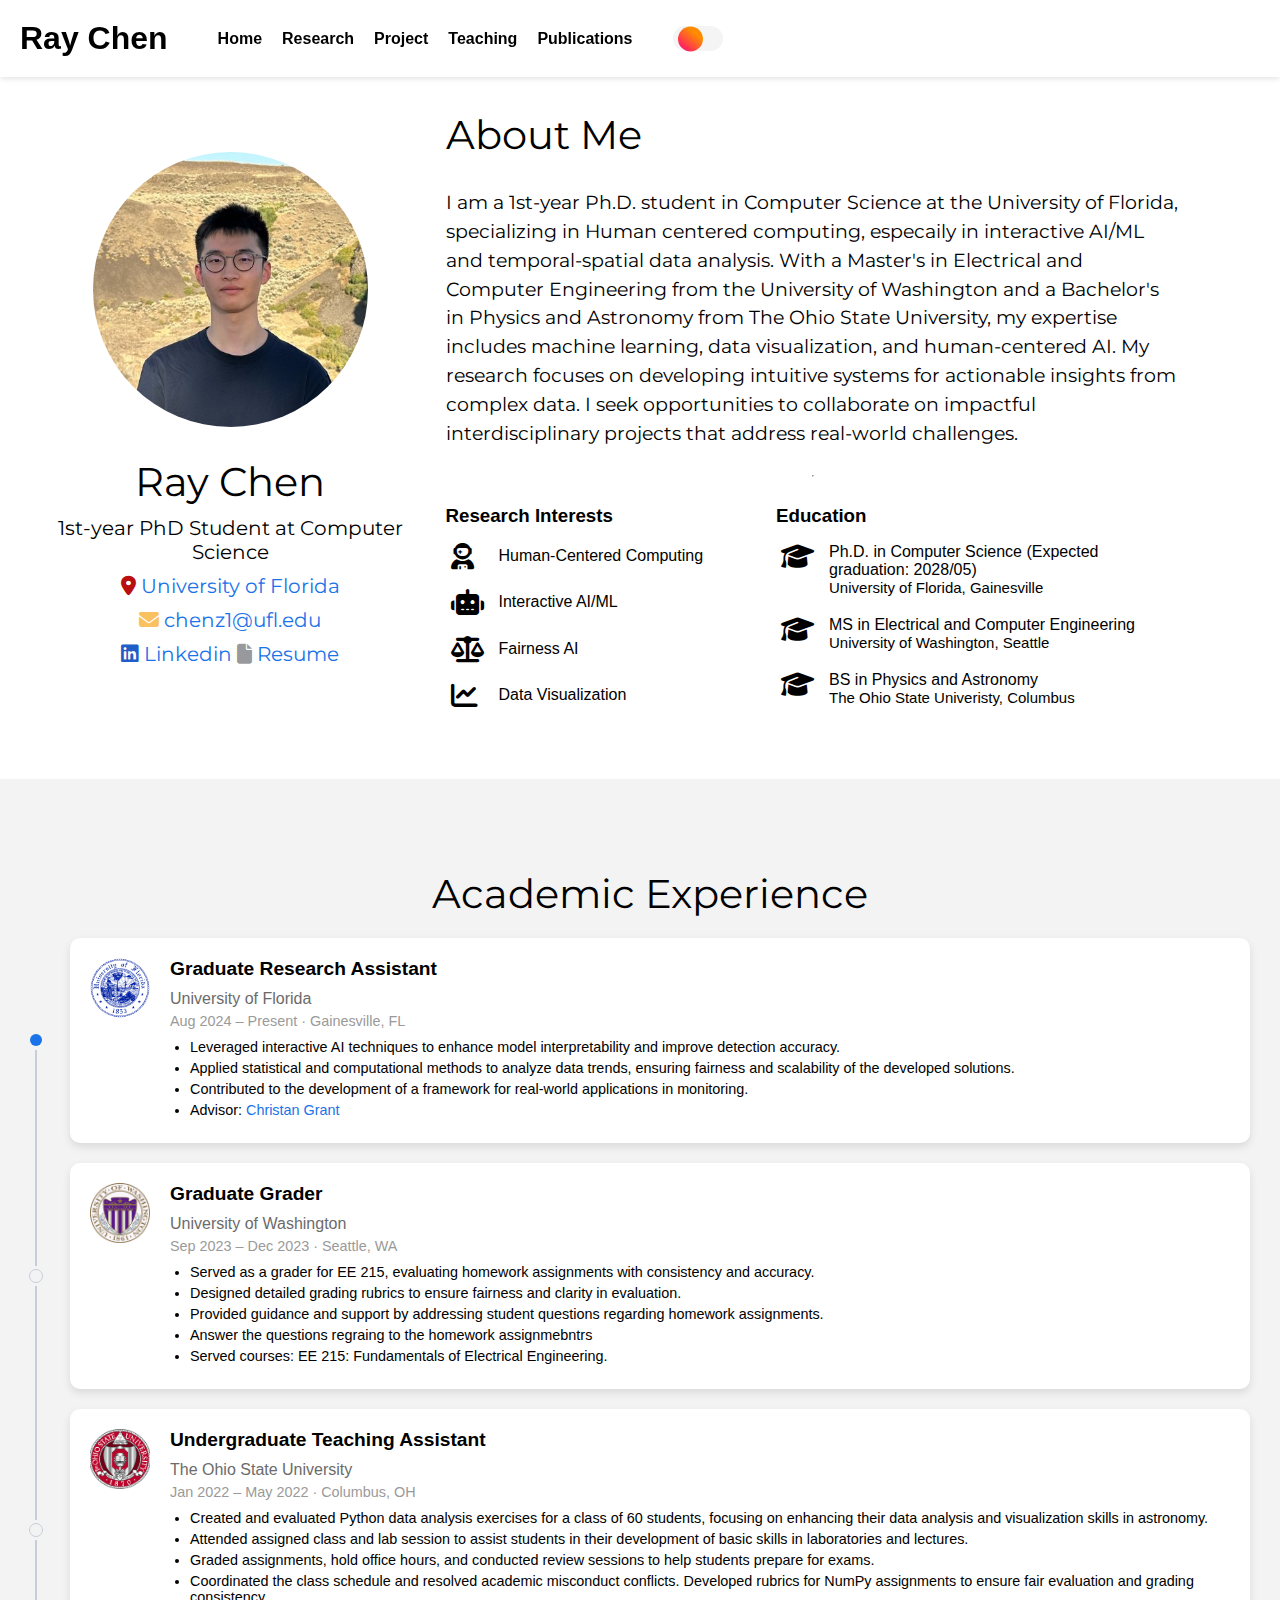
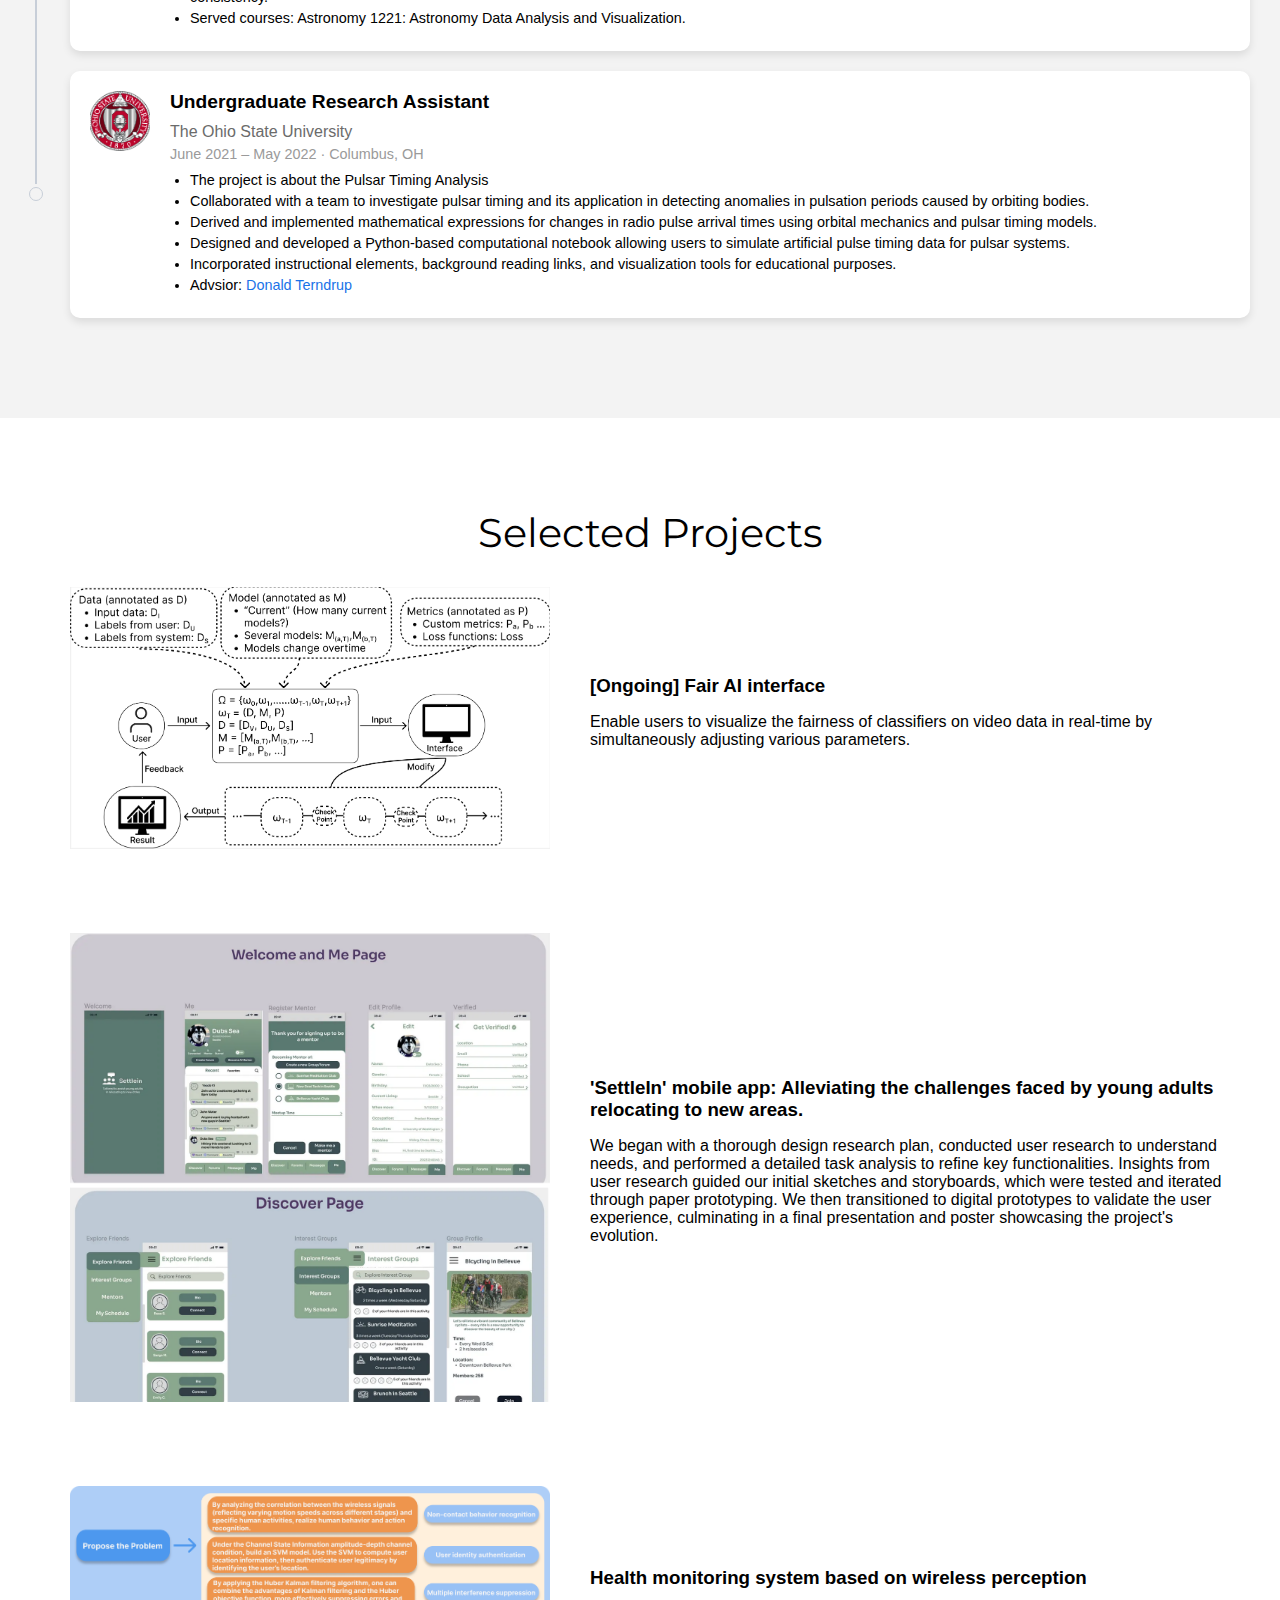
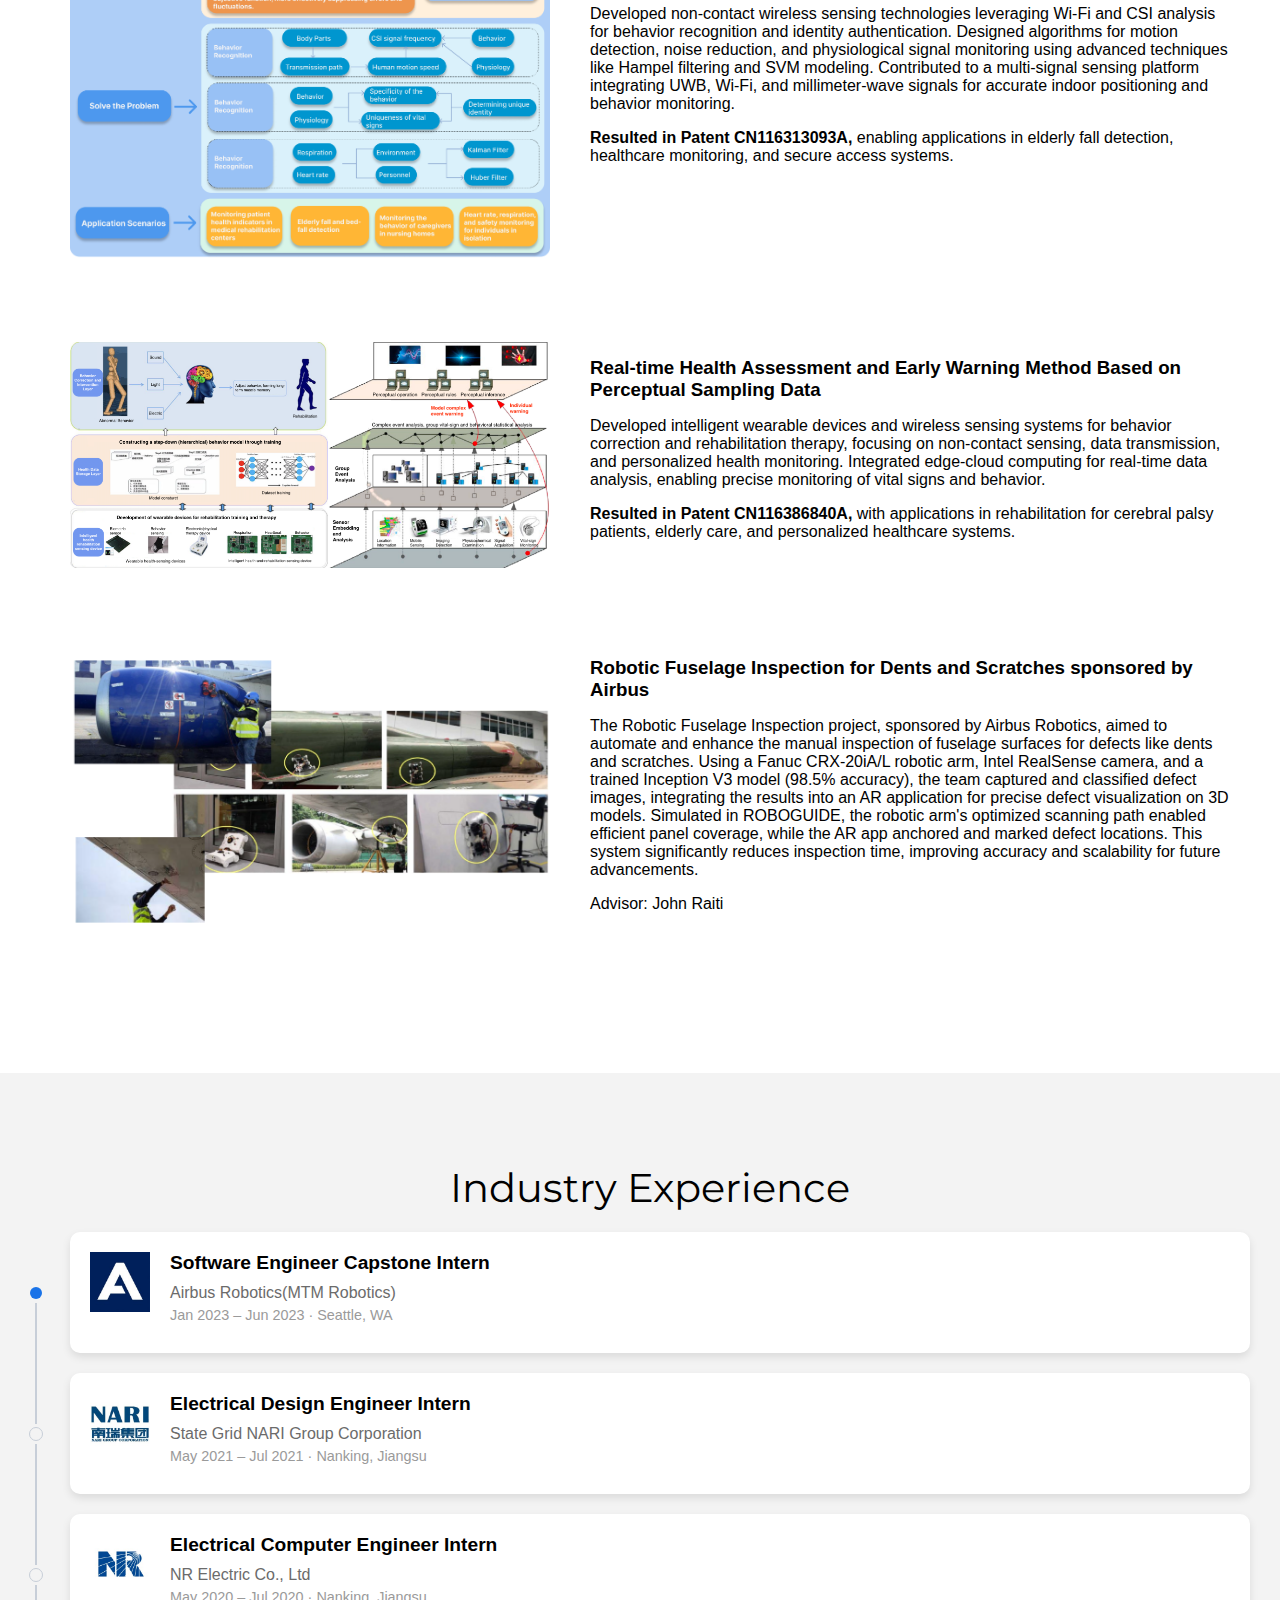
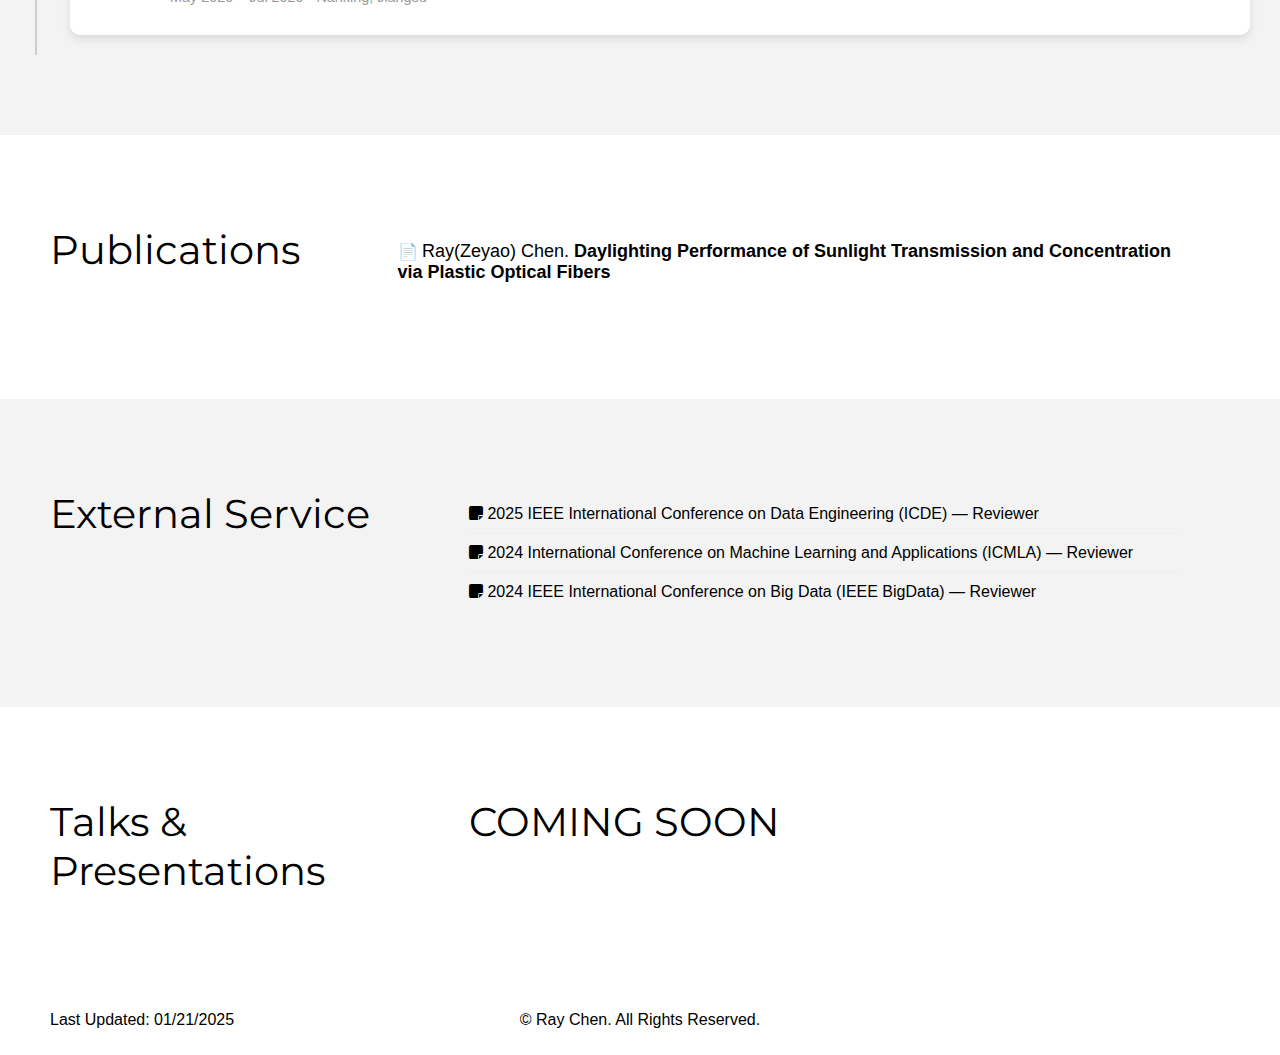
==== commit 487890db: "asdda" ====
--- a/index.html
+++ b/index.html
@@ -24,7 +24,7 @@
           <!--<a href="/contact">Old Site</a>-->
         </nav>
         <label class="switch">
-          <input type="checkbox">
+          <input id="theme-toggle" type="checkbox">
           <span class="slider"></span>
         </label>
       </section>
--- a/css/styles.css
+++ b/css/styles.css
@@ -599,3 +599,92 @@
   font-style: normal;
   line-height: 1.5;
 }
+
+/* switch for dark and light mode */
+
+/* The switch - the box around the slider */
+.switch {
+  display: block;
+  --width-of-switch: 50px;
+  --height-of-switch: 25px;
+  /* size of sliding icon -- sun and moon */
+  --size-of-icon: 25px;
+  /* it is like a inline-padding of switch */
+  --slider-offset: 5px;
+  position: relative;
+  width: var(--width-of-switch);
+  height: var(--height-of-switch);
+}
+
+/* Hide default HTML checkbox */
+.switch input {
+  opacity: 0;
+  width: 0;
+  height: 0;
+}
+
+/* The slider */
+.slider {
+  position: absolute;
+  cursor: pointer;
+  top: 0;
+  left: 0;
+  right: 0;
+  bottom: 0;
+  background-color: #f4f4f5;
+  transition: .4s;
+  border-radius: 25px;
+}
+
+.slider:before {
+  position: absolute;
+  content: "";
+  height: var(--size-of-icon,1.4em);
+  width: var(--size-of-icon,1.4em);
+  border-radius: 20px;
+  left: var(--slider-offset,0.3em);
+  top: 50%;
+  transform: translateY(-50%);
+  background: linear-gradient(40deg,#ff0080,#ff8c00 70%);
+  ;
+ transition: .4s;
+}
+
+input:checked + .slider {
+  background-color: #303136;
+}
+
+input:checked + .slider:before {
+  left: calc(100% - (var(--size-of-icon,1.4em) + var(--slider-offset,0.3em)));
+  background: #303136;
+  /* change the value of second inset in box-shadow to change the angle and direction of the moon  */
+  box-shadow: inset -3px -2px 5px -2px #8983f7, inset -10px -4px 0 0 #a3dafb;
+}
+
+/* Default styles (light mode) */
+body.light-mode {
+  background-color: white;
+  color: black;
+}
+
+header.light-mode {
+  background-color: white;
+}
+
+nav a.light-mode {
+  color: black;
+}
+
+/* Dark mode styles */
+body.dark-mode {
+  background-color: #121212;
+  color: white;
+}
+
+header.dark-mode {
+  background-color: #1f1f1f;
+}
+
+nav a.dark-mode {
+  color: white;
+}
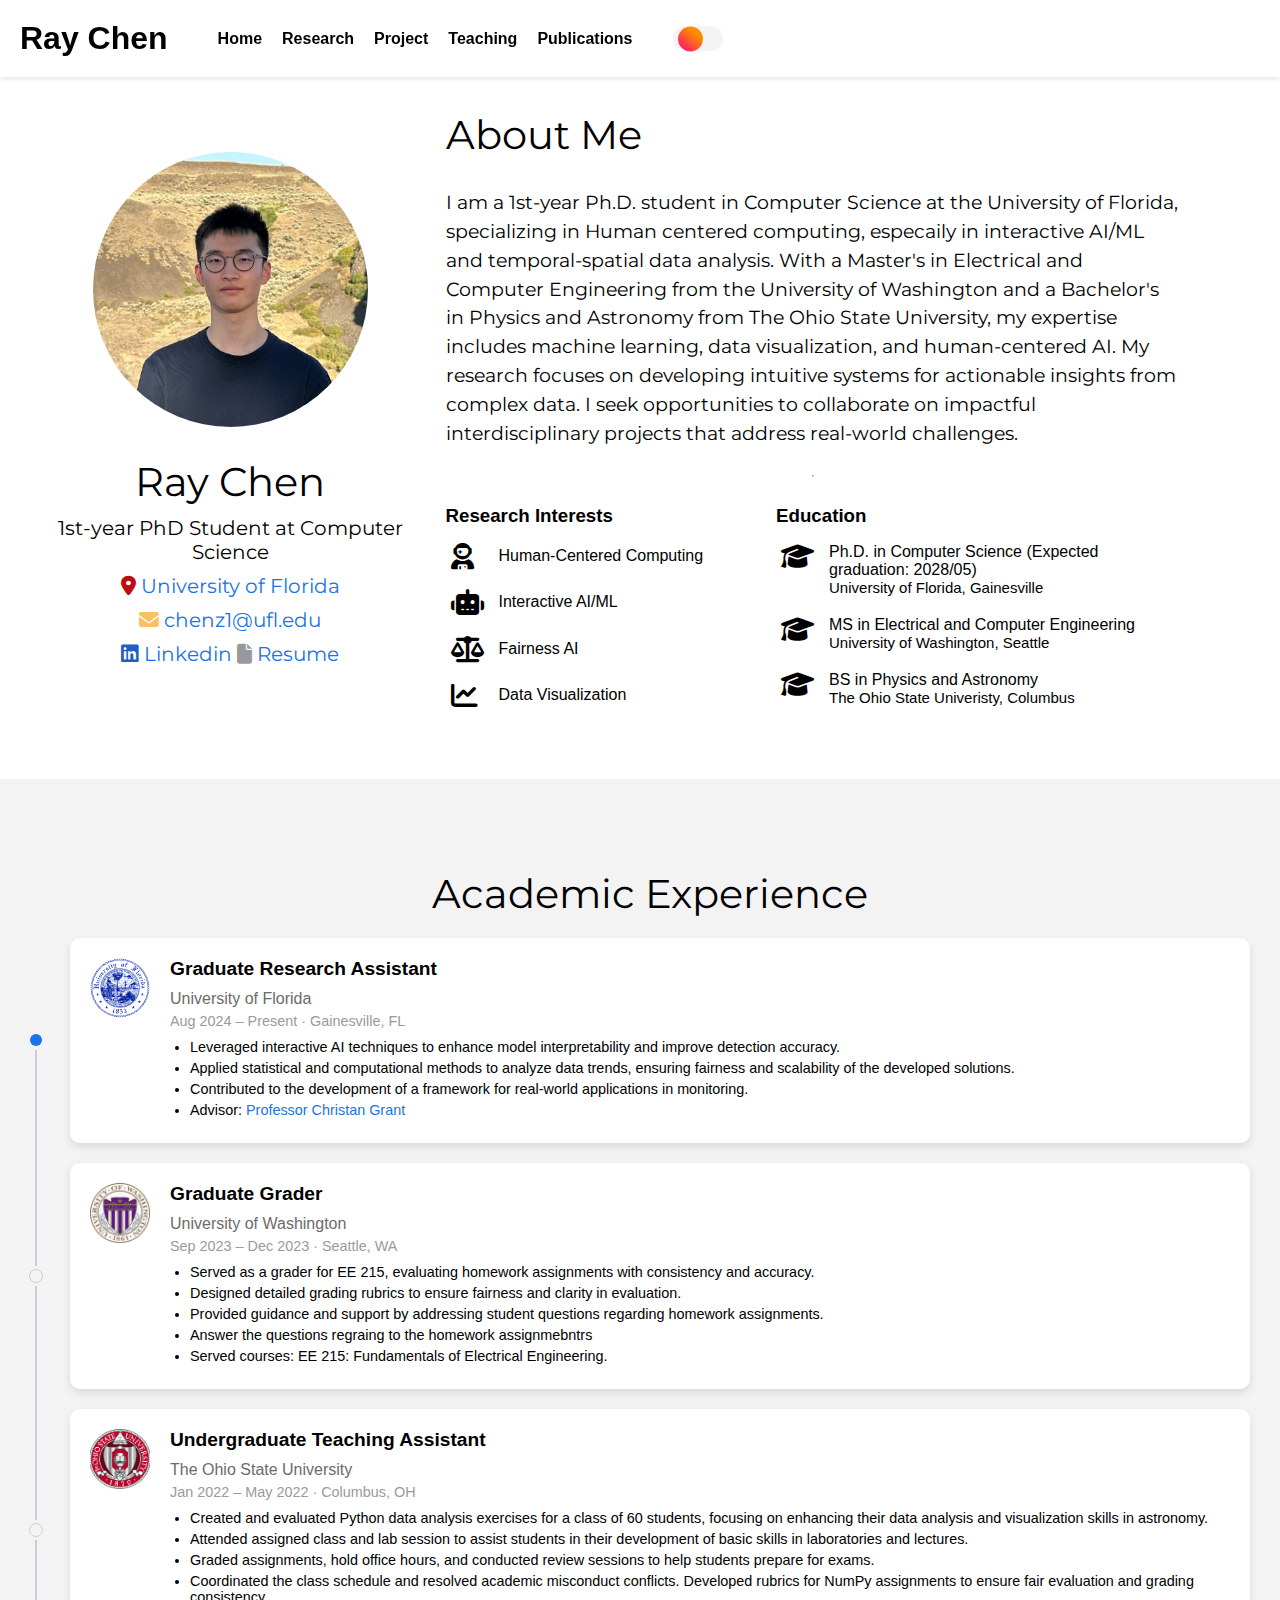
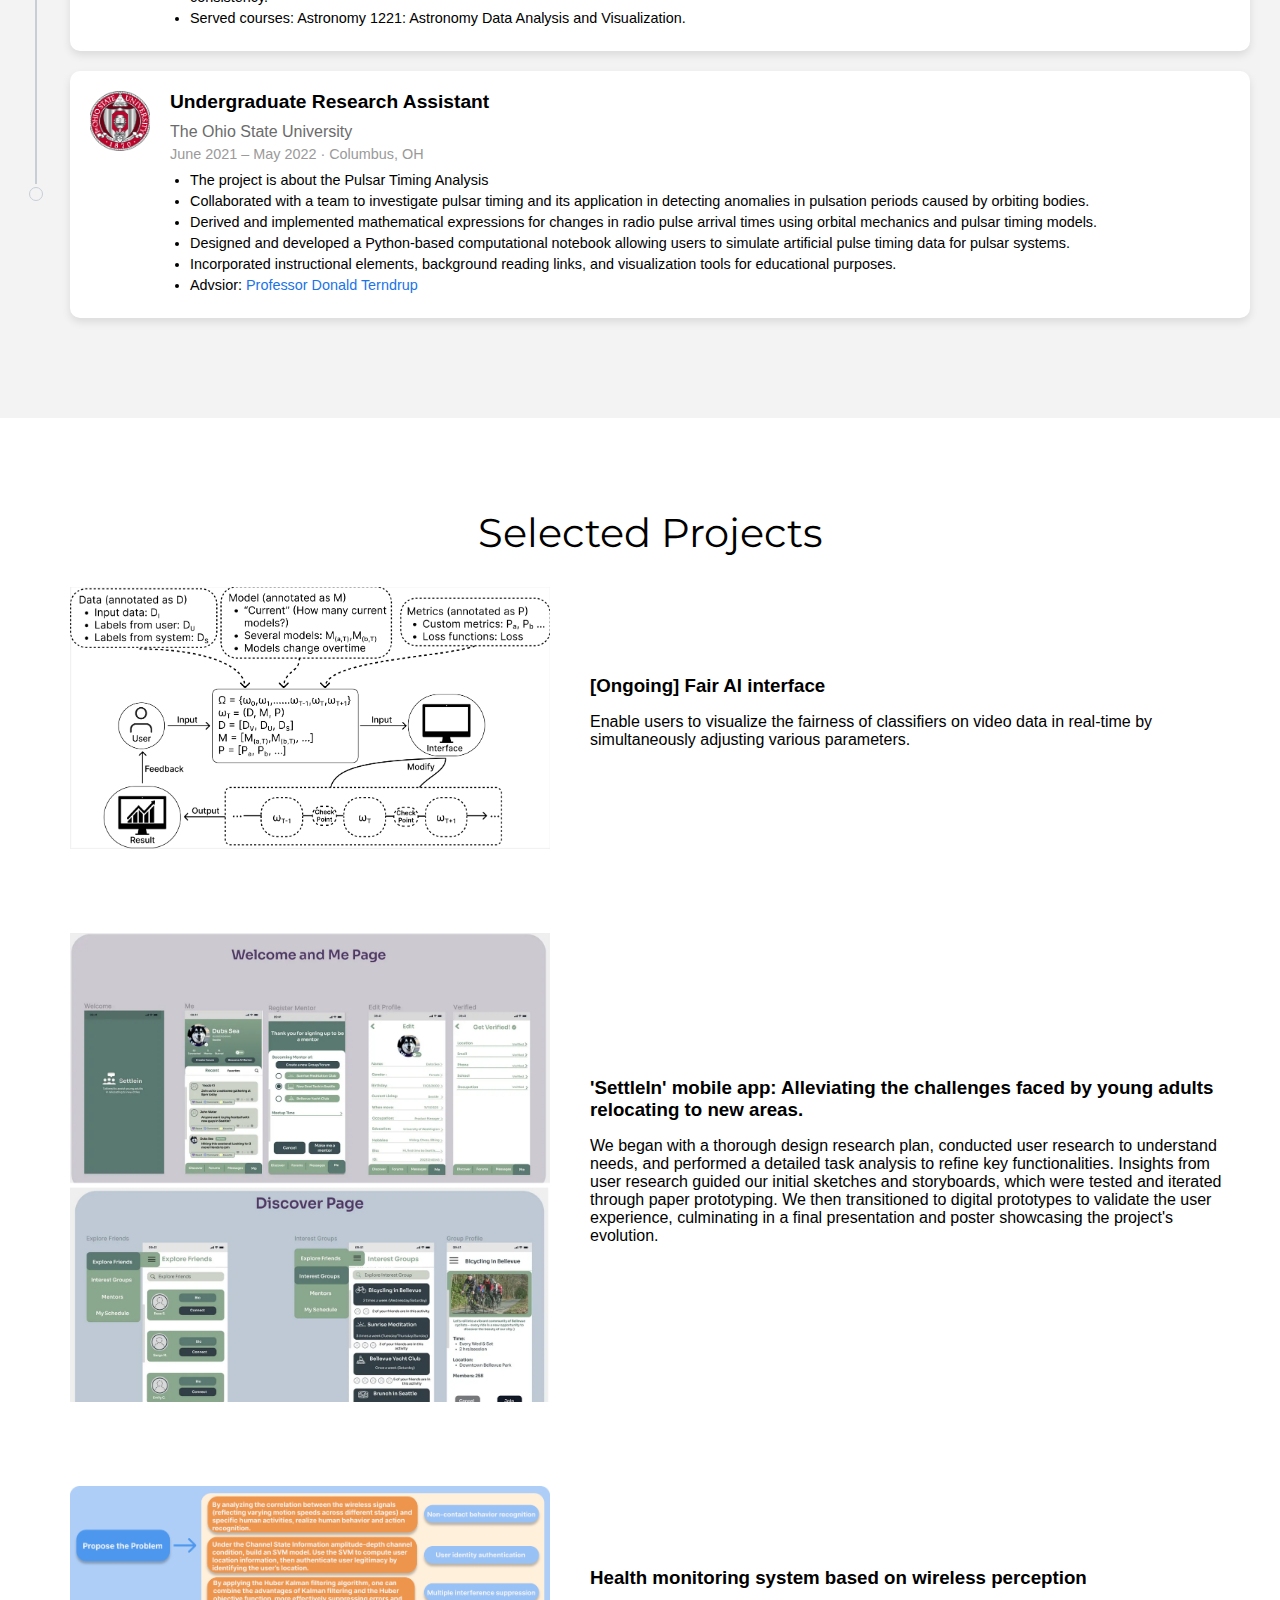
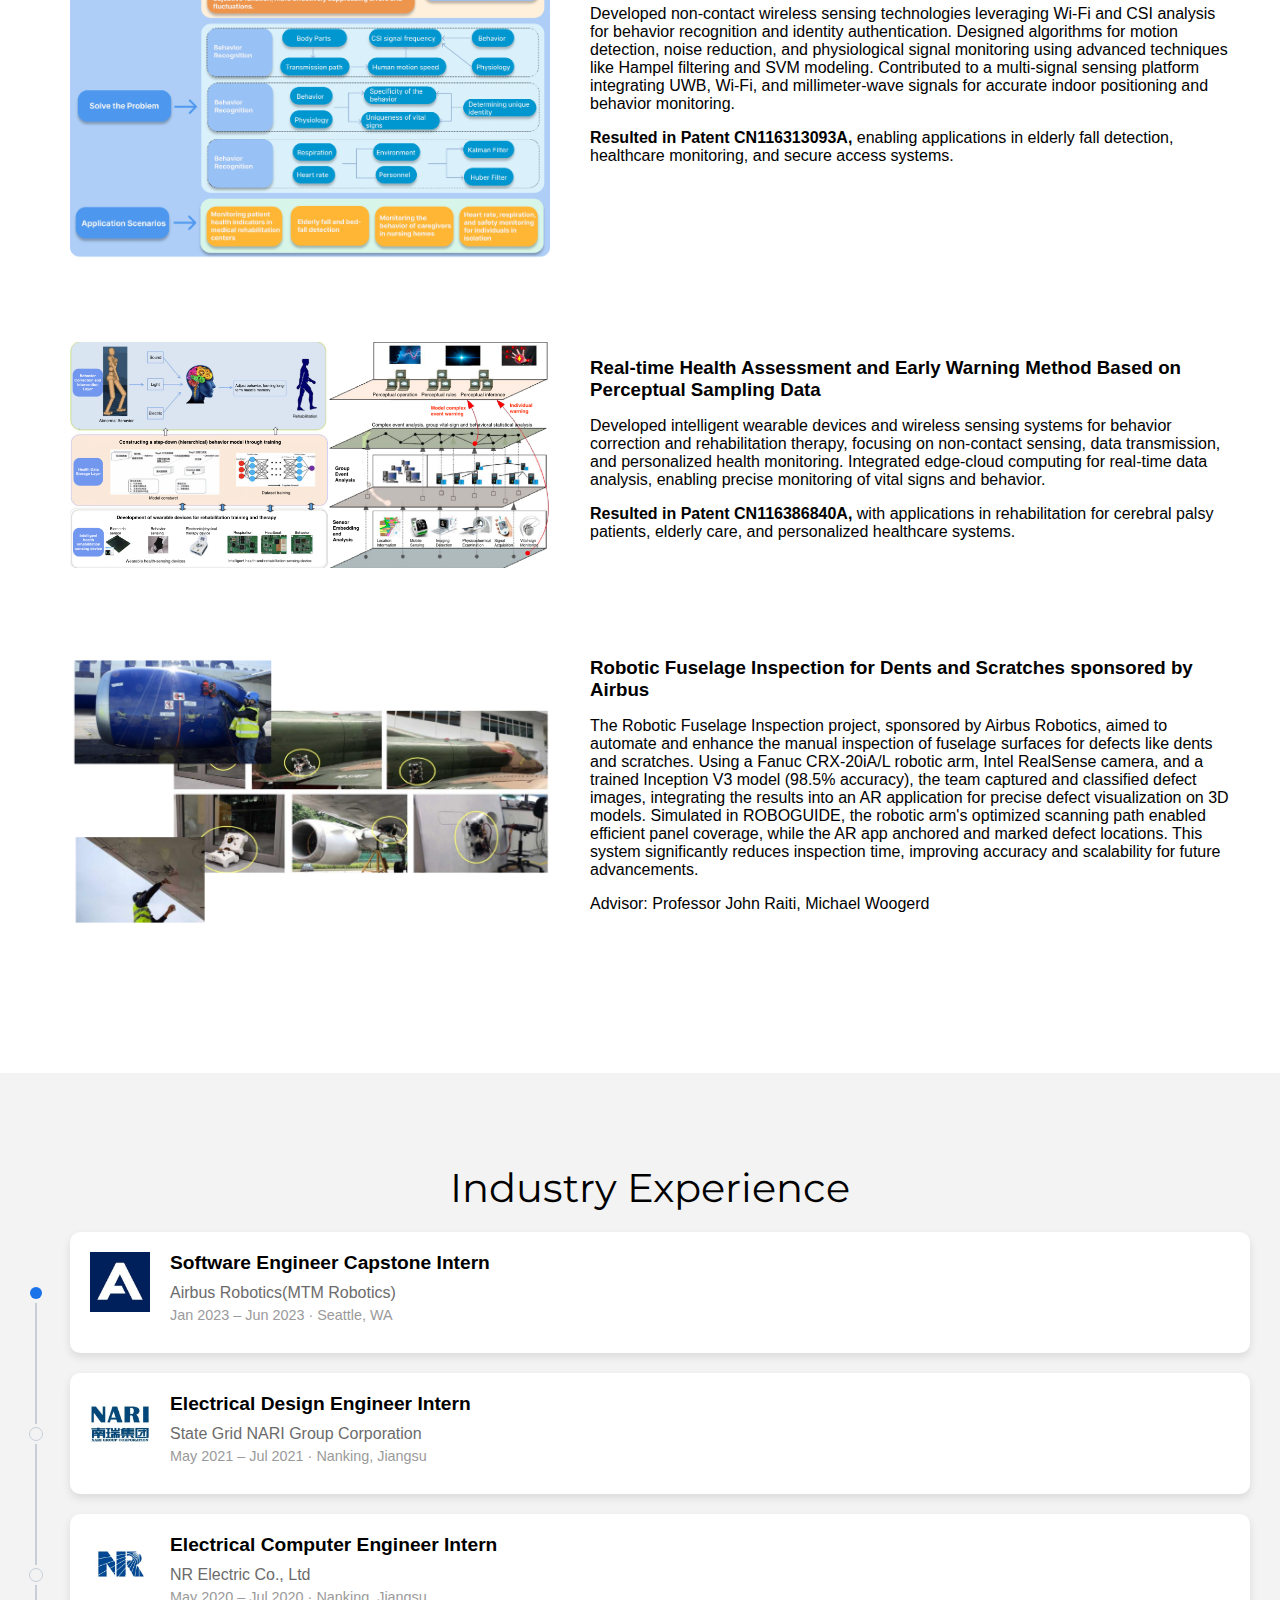
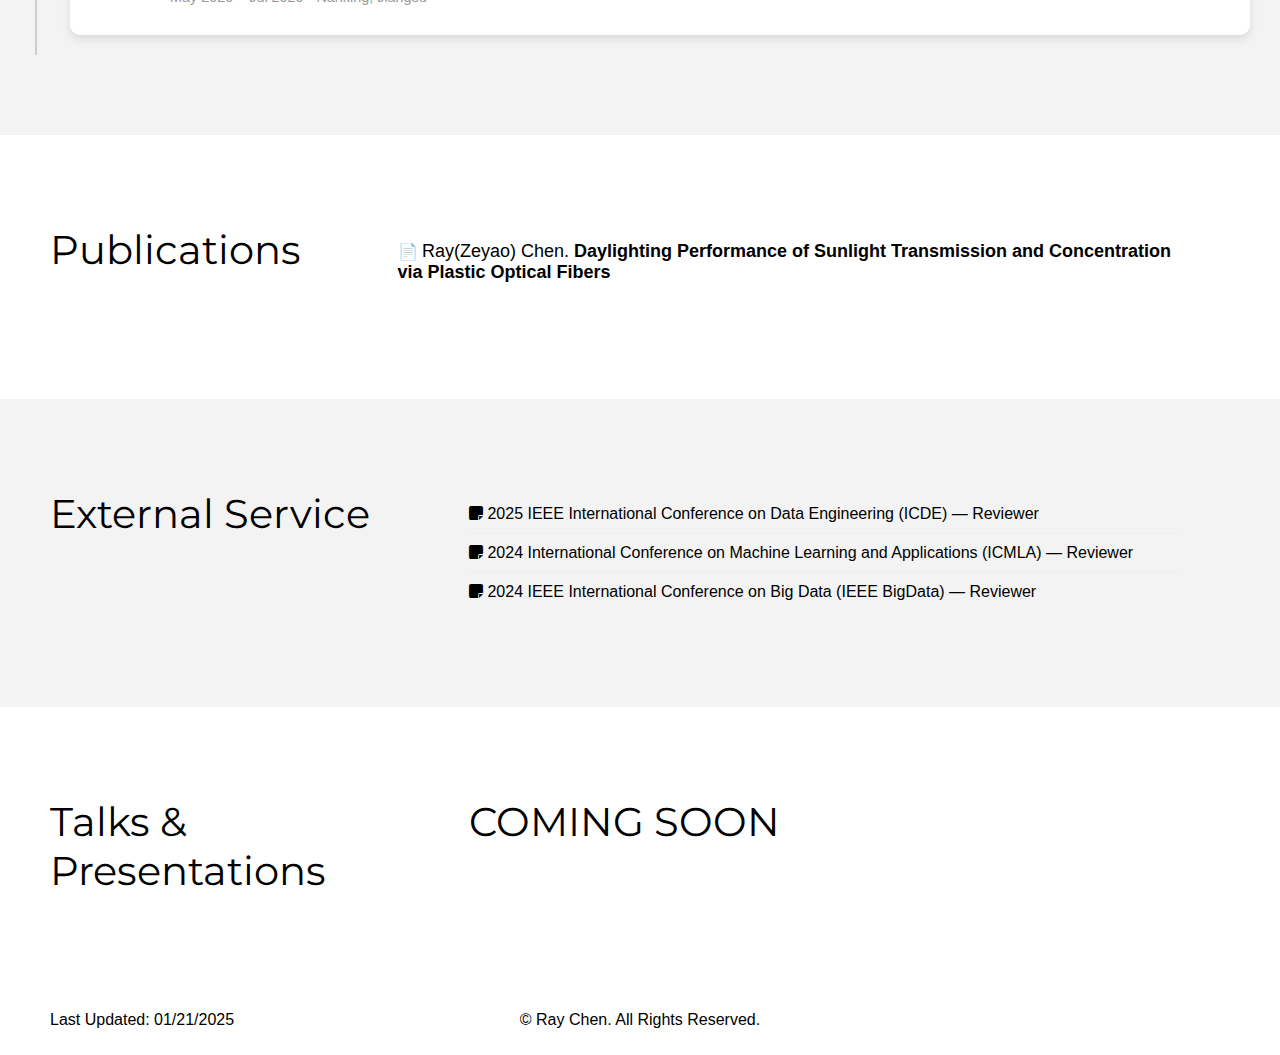
==== commit 7095ccff: "update professors" ====
--- a/index.html
+++ b/index.html
@@ -23,6 +23,7 @@
           <!--<a href="/gallary">Gallary</a>-->
           <!--<a href="/contact">Old Site</a>-->
         </nav>
+        <!-- Add the theme toggle switch -->
         <label class="switch">
           <input id="theme-toggle" type="checkbox">
           <span class="slider"></span>
@@ -141,7 +142,7 @@
               <li>Leveraged interactive AI techniques to enhance model interpretability and improve detection accuracy.</li>
               <li>Applied statistical and computational methods to analyze data trends, ensuring fairness and scalability of the developed solutions.</li>
               <li>Contributed to the development of a framework for real-world applications in monitoring.</li>
-              <li>Advisor: <a href="https://ceg.me//">Christan Grant</a></li>
+              <li>Advisor: <a href="https://ceg.me//">Professor Christan Grant</a></li>
             </ul>
           </div>
           <div class="circle"></div>
@@ -208,7 +209,7 @@
               <li>Derived and implemented mathematical expressions for changes in radio pulse arrival times using orbital mechanics and pulsar timing models.</li>
               <li>Designed and developed a Python-based computational notebook allowing users to simulate artificial pulse timing data for pulsar systems.</li>
               <li>Incorporated instructional elements, background reading links, and visualization tools for educational purposes.</li>
-              <li>Advsior: <a href="https://astronomy.osu.edu/people/terndrup.1">Donald Terndrup</a></li>
+              <li>Advsior: <a href="https://astronomy.osu.edu/people/terndrup.1">Professor Donald Terndrup</a></li>
             </ul>
           </div>
           <div class="circle"></div>
@@ -305,7 +306,7 @@
             while the AR app anchored and marked defect locations. This system significantly reduces
             inspection time, improving accuracy and scalability for future advancements.
          </p>
-         <p>Advisor: <a href="https://people.ece.uw.edu/raiti_john/">John Raiti</a></p>
+         <p>Advisor: <a href="https://people.ece.uw.edu/raiti_john/">Professor John Raiti</a>, Michael Woogerd</p>
           <!--<div class="project-links">
             <button onclick="location.href='URL_TO_SLIDES'">Slides</button>
             <button onclick="location.href='URL_TO_GITHUB'">GitHub</button>
@@ -444,5 +445,47 @@
       </div>
       <div class="footer-section right"></div> <!-- Invisible spacer -->
     </footer>
+
+
+      <!-- Add JavaScript -->
+  <script>
+const themeToggle = document.getElementById('theme-toggle');
+
+// Check for saved theme preference
+const savedTheme = localStorage.getItem('theme');
+if (savedTheme) {
+  document.body.classList.add(savedTheme);
+  document.querySelector('header').classList.add(savedTheme);
+  document.querySelector('nav').classList.add(savedTheme);
+  document.querySelector('footer').classList.add(savedTheme);
+  themeToggle.checked = savedTheme === 'dark-mode';
+}
+
+// Toggle dark/light mode
+themeToggle.addEventListener('change', () => {
+  if (themeToggle.checked) {
+    document.body.classList.add('dark-mode');
+    document.body.classList.remove('light-mode');
+    document.querySelector('header').classList.add('dark-mode');
+    document.querySelector('header').classList.remove('light-mode');
+    document.querySelector('nav').classList.add('dark-mode');
+    document.querySelector('nav').classList.remove('light-mode');
+    document.querySelector('footer').classList.add('dark-mode');
+    document.querySelector('footer').classList.remove('light-mode');
+    localStorage.setItem('theme', 'dark-mode');
+  } else {
+    document.body.classList.add('light-mode');
+    document.body.classList.remove('dark-mode');
+    document.querySelector('header').classList.add('light-mode');
+    document.querySelector('header').classList.remove('dark-mode');
+    document.querySelector('nav').classList.add('light-mode');
+    document.querySelector('nav').classList.remove('dark-mode');
+    document.querySelector('footer').classList.add('light-mode');
+    document.querySelector('footer').classList.remove('dark-mode');
+    localStorage.setItem('theme', 'light-mode');
+  }
+});
+
+  </script>
 	</body>
 </html>--- a/css/styles.css
+++ b/css/styles.css
@@ -651,17 +651,18 @@
 }
 
 input:checked + .slider {
-  background-color: #303136;
+  background-color: #202A34;
 }
 
 input:checked + .slider:before {
   left: calc(100% - (var(--size-of-icon,1.4em) + var(--slider-offset,0.3em)));
-  background: #303136;
+  background: #202A34;
   /* change the value of second inset in box-shadow to change the angle and direction of the moon  */
   box-shadow: inset -3px -2px 5px -2px #8983f7, inset -10px -4px 0 0 #a3dafb;
 }
 
 /* Default styles (light mode) */
+/* General Light Mode Styles (default) */
 body.light-mode {
   background-color: white;
   color: black;
@@ -669,22 +670,76 @@
 
 header.light-mode {
   background-color: white;
+  color: black;
+  box-shadow: 0 2px 5px rgba(0, 0, 0, 0.1); /* Light shadow for light mode */
 }
 
 nav a.light-mode {
   color: black;
 }
 
-/* Dark mode styles */
+nav a.light-mode:hover {
+  color: #1a73e8; /* Hover color */
+}
+
+/* General Dark Mode Styles */
 body.dark-mode {
-  background-color: #121212;
+  background-color: #121212; /* Dark background for body */
+  color: #e0e0e0; /* Light text for readability */
+}
+
+header.dark-mode {
+  background-color: #202A34; /* Dark header background */
+  color: #ffffff; /* Light header text */
+  box-shadow: 0 2px 5px rgba(0, 0, 0, 0.7); /* Darker shadow for dark mode */
+}
+
+nav a.dark-mode {
+  color: #ffffff; /* Light text for links in dark mode */
+}
+
+nav a.dark-mode:hover {
+  color: #4a90e2; /* Lighter hover color for dark mode */
+}
+
+/* Adjusting the footer for both modes */
+footer.light-mode {
+  background-color: white;
+  color: black;
+}
+
+footer.dark-mode {
+  background-color: #1f1f1f;
+  color: #e0e0e0;
+}
+
+/* Buttons and other elements adjustments */
+button.light-mode {
+  background-color: #f4f4f5;
+  color: 17202A;
+  border: 1px solid #ccc;
+}
+
+button.dark-mode {
+  background-color: #2B353D;
   color: white;
 }
 
-header.dark-mode {
-  background-color: #1f1f1f;
-}
-
-nav a.dark-mode {
-  color: white;
-}
+button.dark-mode:hover {
+  background-color: #17202A;
+}
+
+/* Links adjustment for publications and other sections */
+#publications .links a.light-mode {
+  color: #007BFF;
+}
+
+#publications .links a.dark-mode {
+  color: #4a90e2;
+}
+
+#publications .links a.light-mode:hover,
+#publications .links a.dark-mode:hover {
+  text-decoration: underline;
+}
+
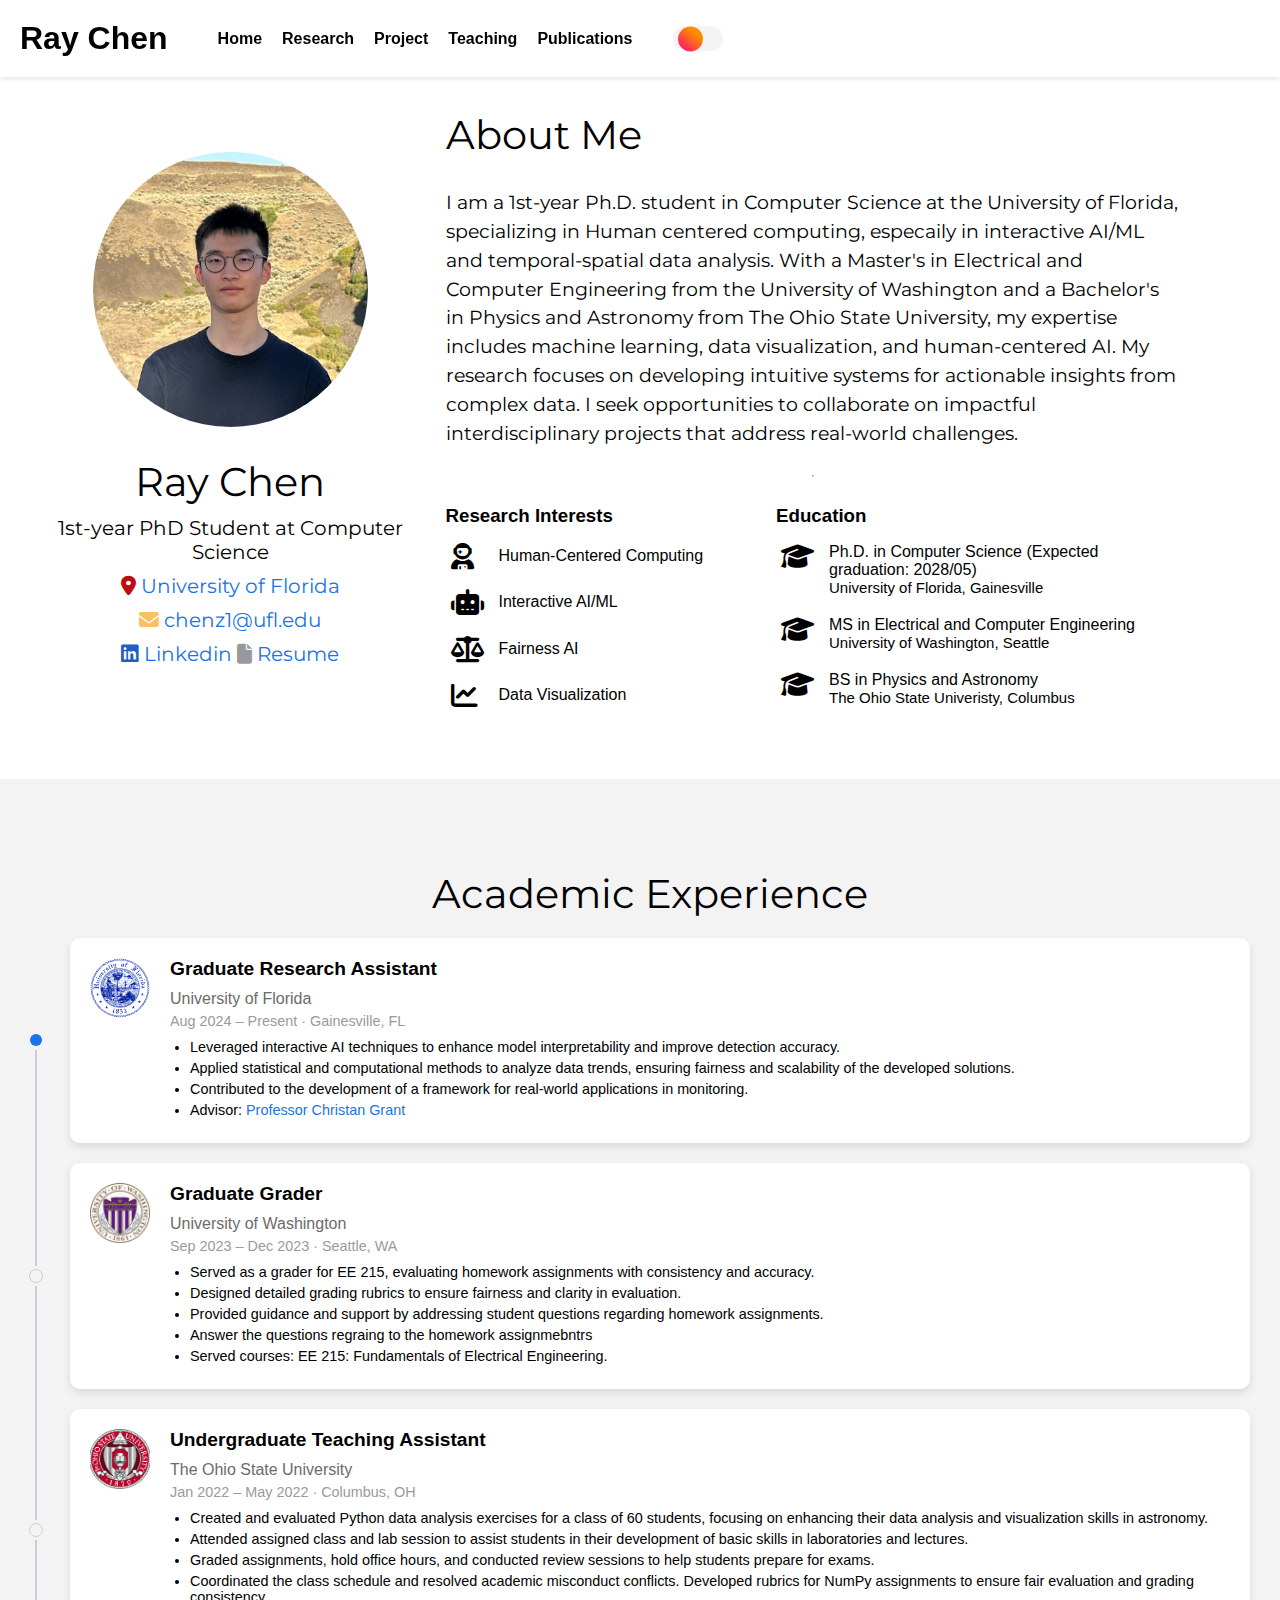
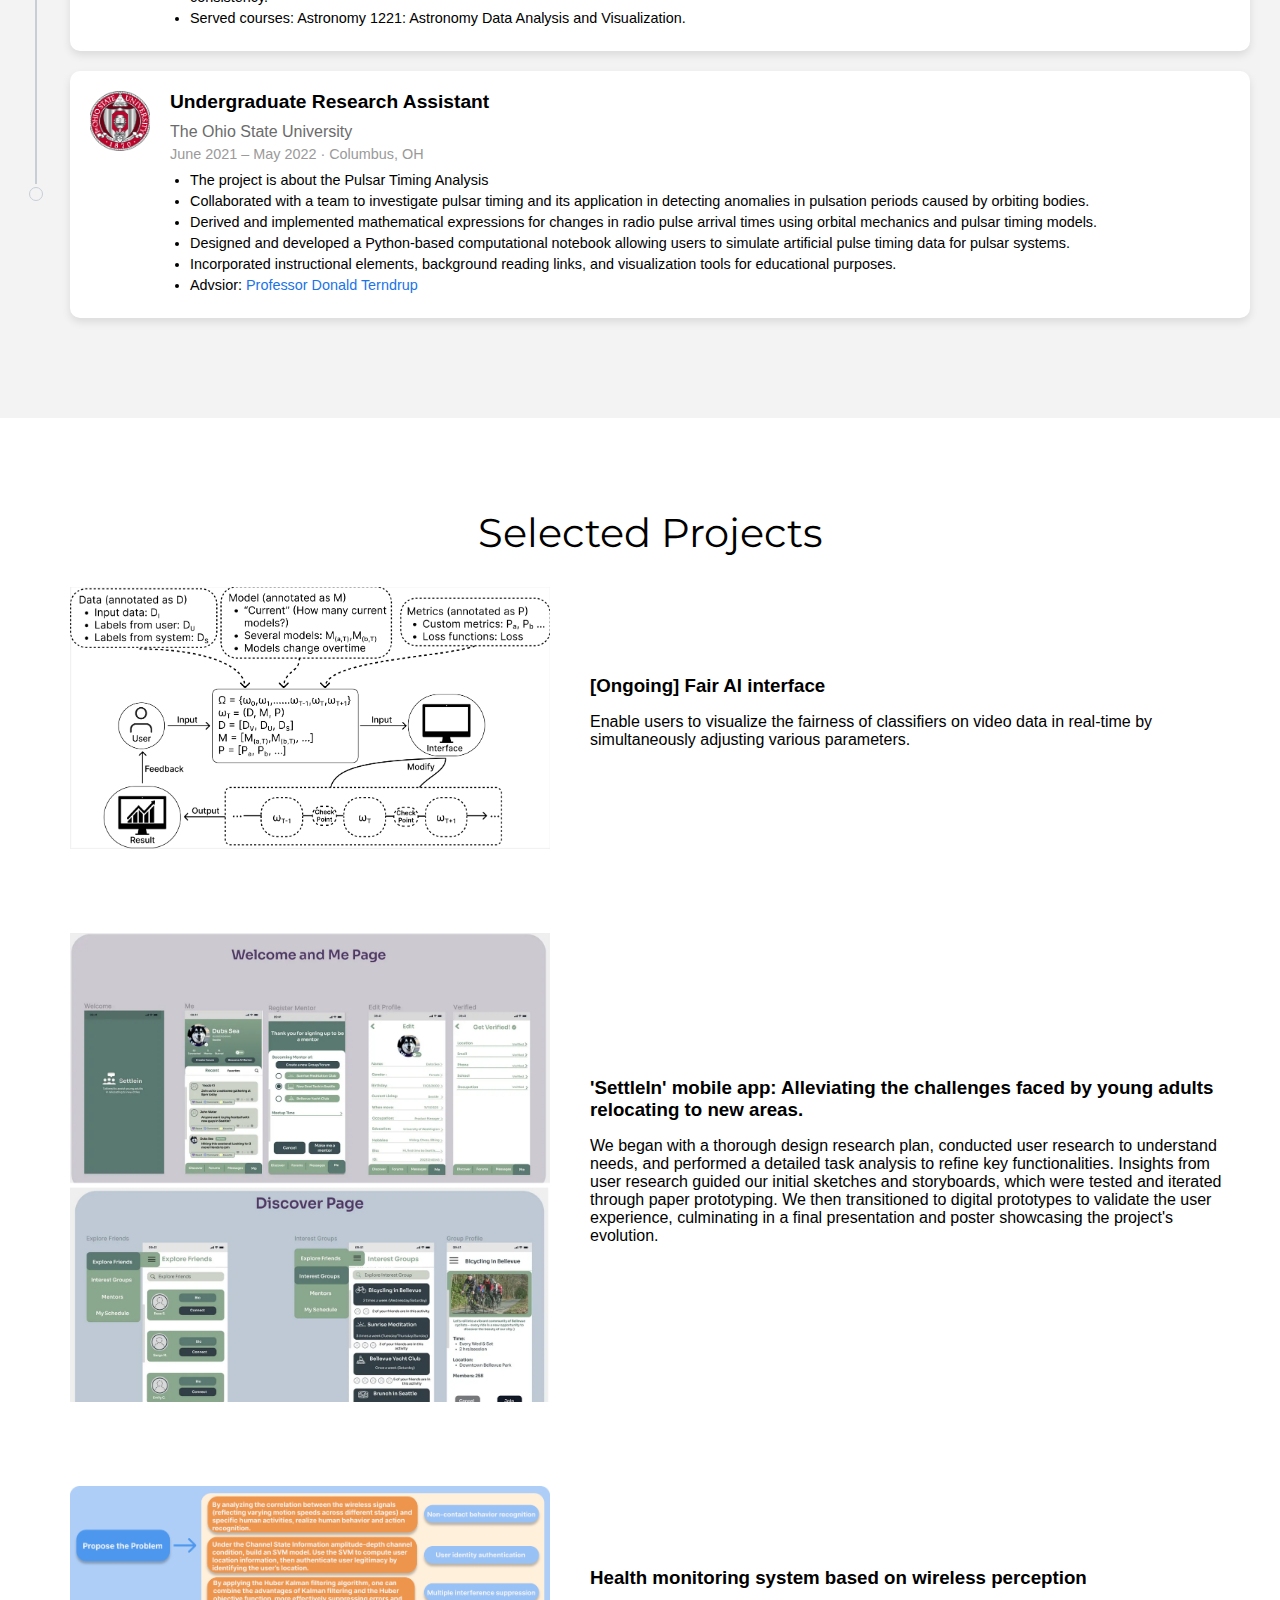
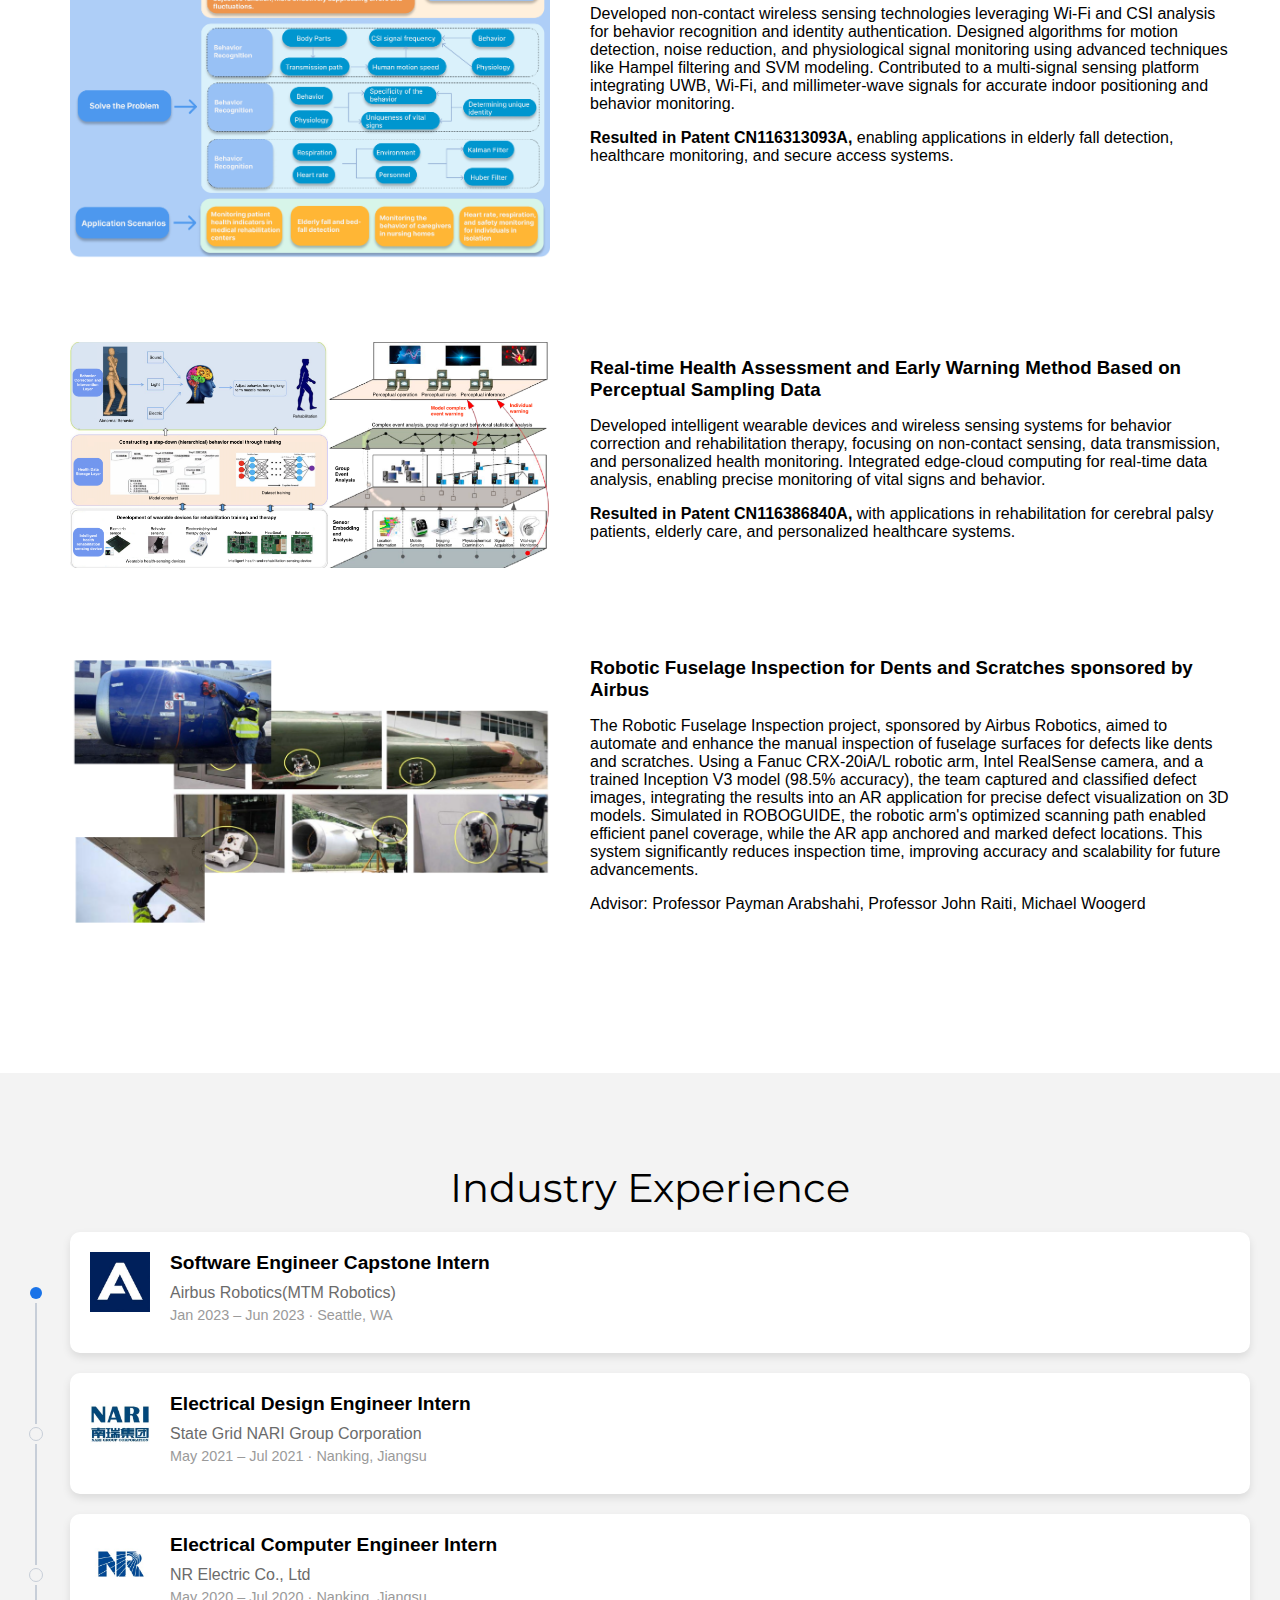
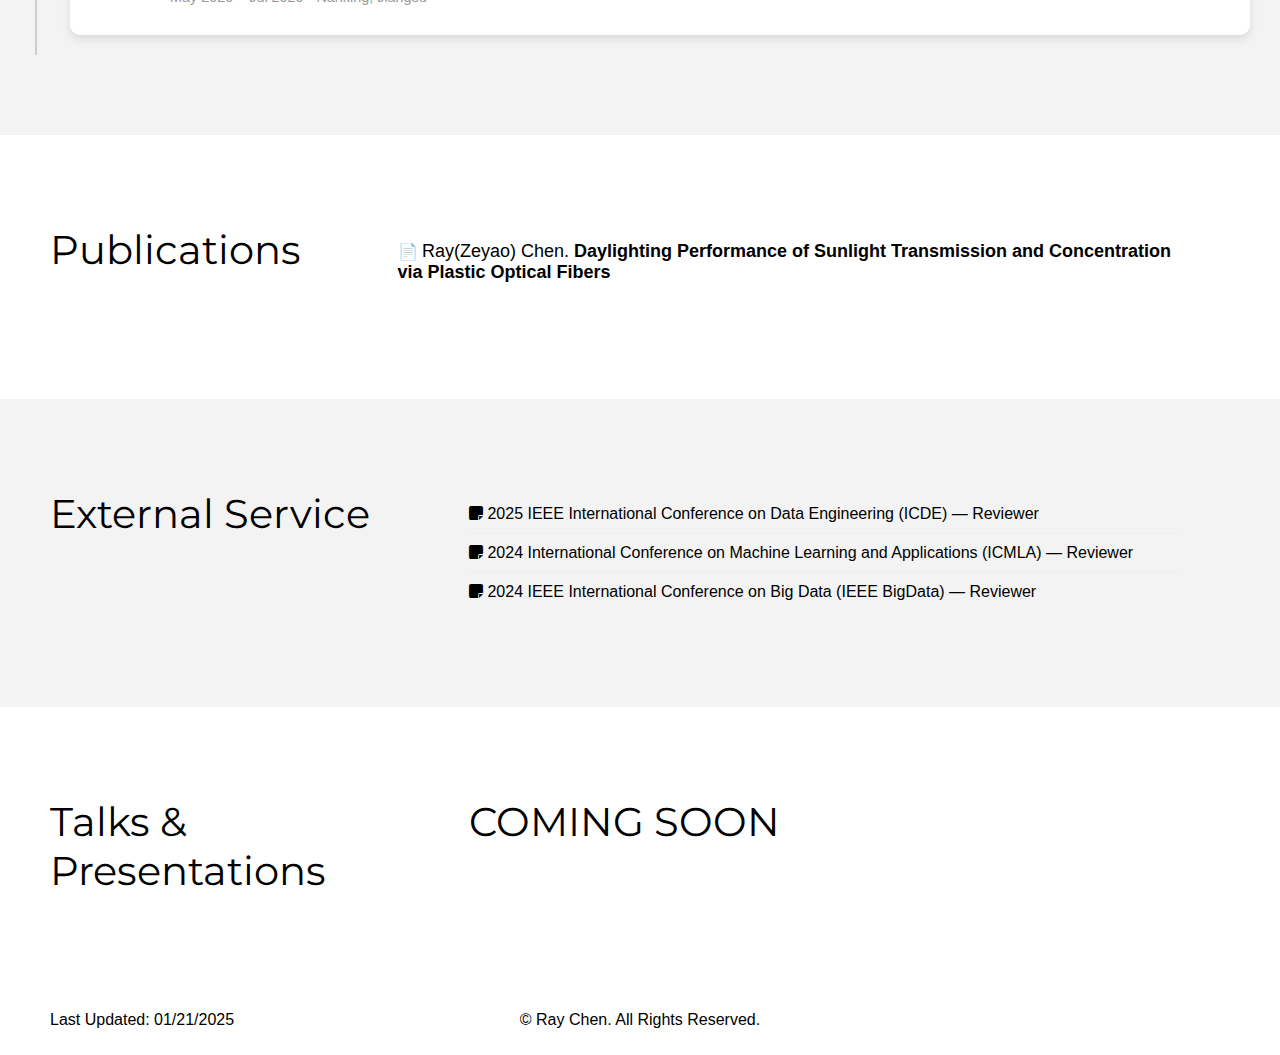
==== commit a8d42b16: "professors" ====
--- a/index.html
+++ b/index.html
@@ -296,7 +296,7 @@
           <img src="asserts/img/aribus_dents.png" alt="TBD">
         </div>
         <div class="project-content">
-          <h3><a href="/project/equityengine"></a>Robotic Fuselage Inspection for Dents and Scratches sponsored by Airbus</h3>
+          <h3><a href="https://www.engr.washington.edu/industry/capstone-projects/2022-2023/airbus-robotics/robotic-fuselage-inspection-for-dents-and-scratches"></a>Robotic Fuselage Inspection for Dents and Scratches sponsored by Airbus</h3>
           <p>The Robotic Fuselage Inspection project, sponsored by Airbus Robotics, aimed to automate
             and enhance the manual inspection of fuselage surfaces for defects like dents and scratches.
             Using a Fanuc CRX-20iA/L robotic arm, Intel RealSense camera, and a trained Inception V3
@@ -306,7 +306,7 @@
             while the AR app anchored and marked defect locations. This system significantly reduces
             inspection time, improving accuracy and scalability for future advancements.
          </p>
-         <p>Advisor: <a href="https://people.ece.uw.edu/raiti_john/">Professor John Raiti</a>, Michael Woogerd</p>
+         <p>Advisor: <a href="https://people.ece.uw.edu/arabshahi/">Professor Payman Arabshahi</a>, <a href="https://people.ece.uw.edu/raiti_john/">Professor John Raiti</a>, Michael Woogerd</p>
           <!--<div class="project-links">
             <button onclick="location.href='URL_TO_SLIDES'">Slides</button>
             <button onclick="location.href='URL_TO_GITHUB'">GitHub</button>
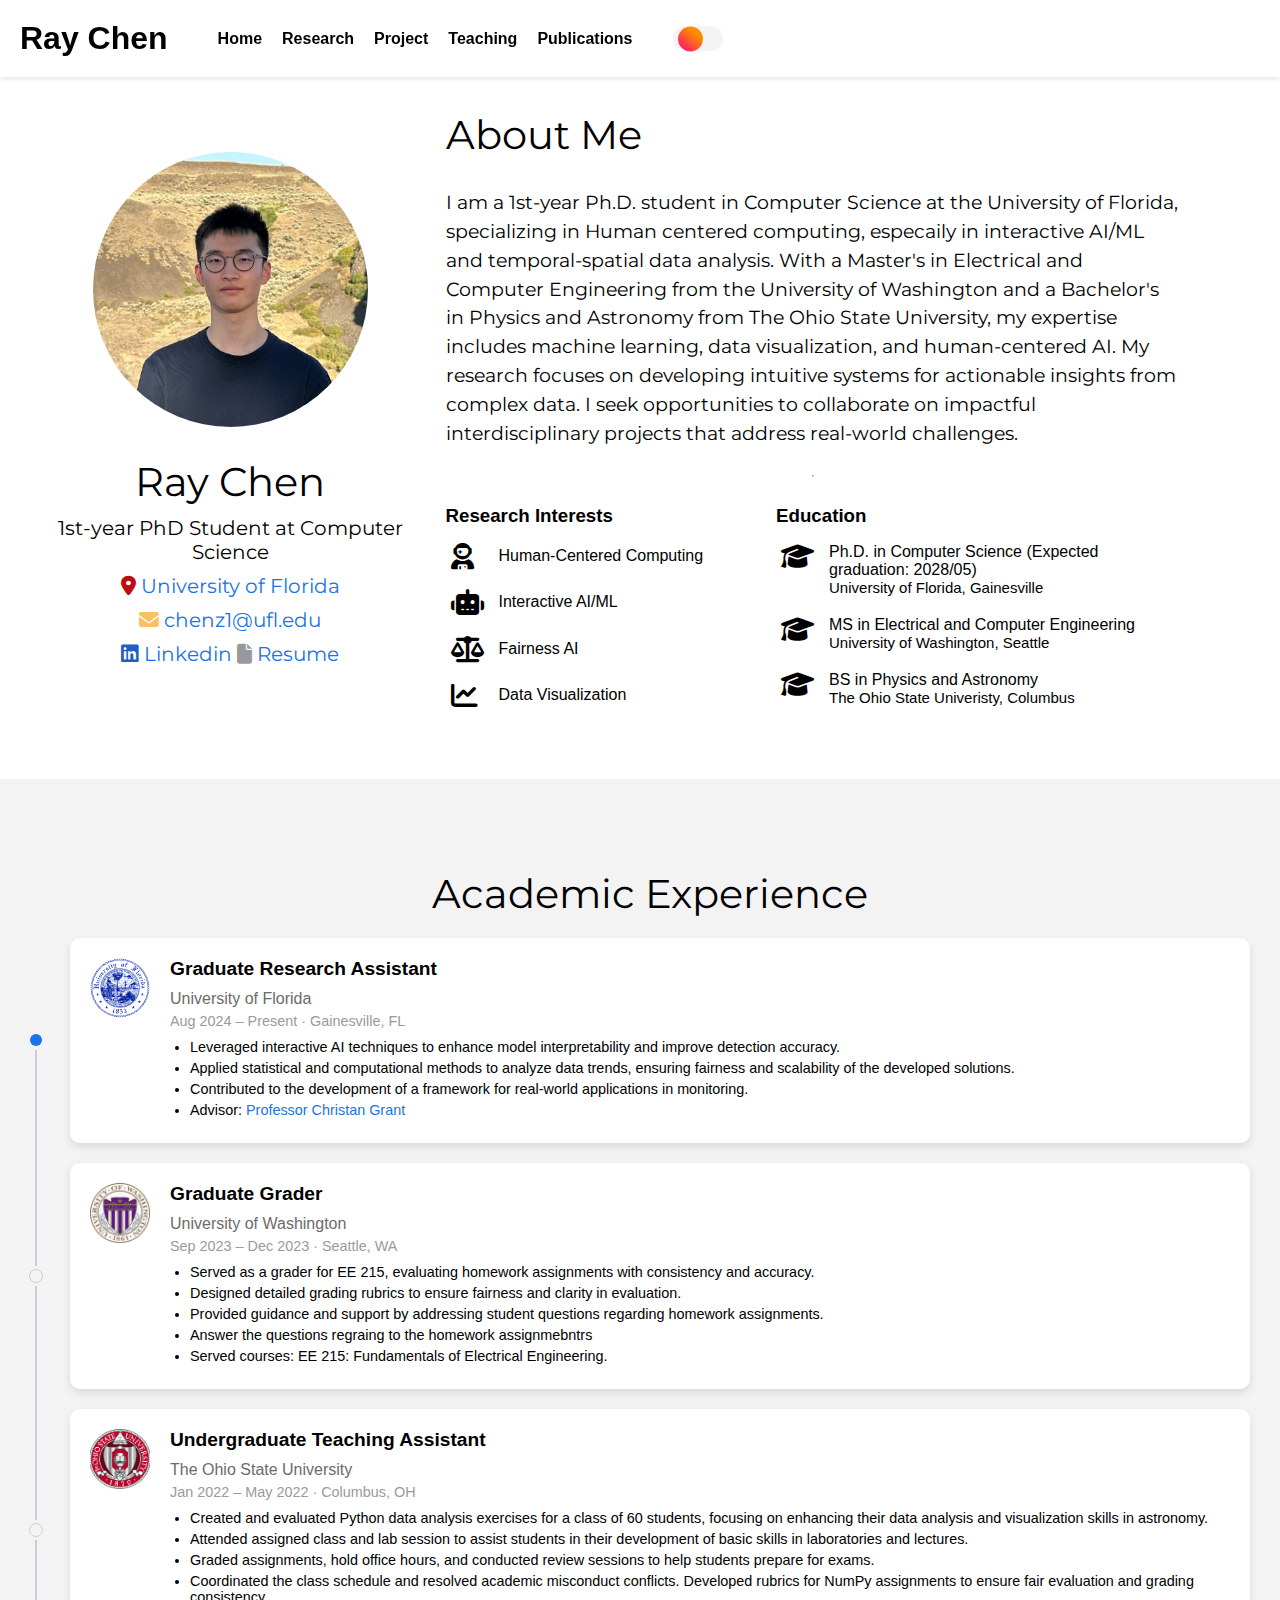
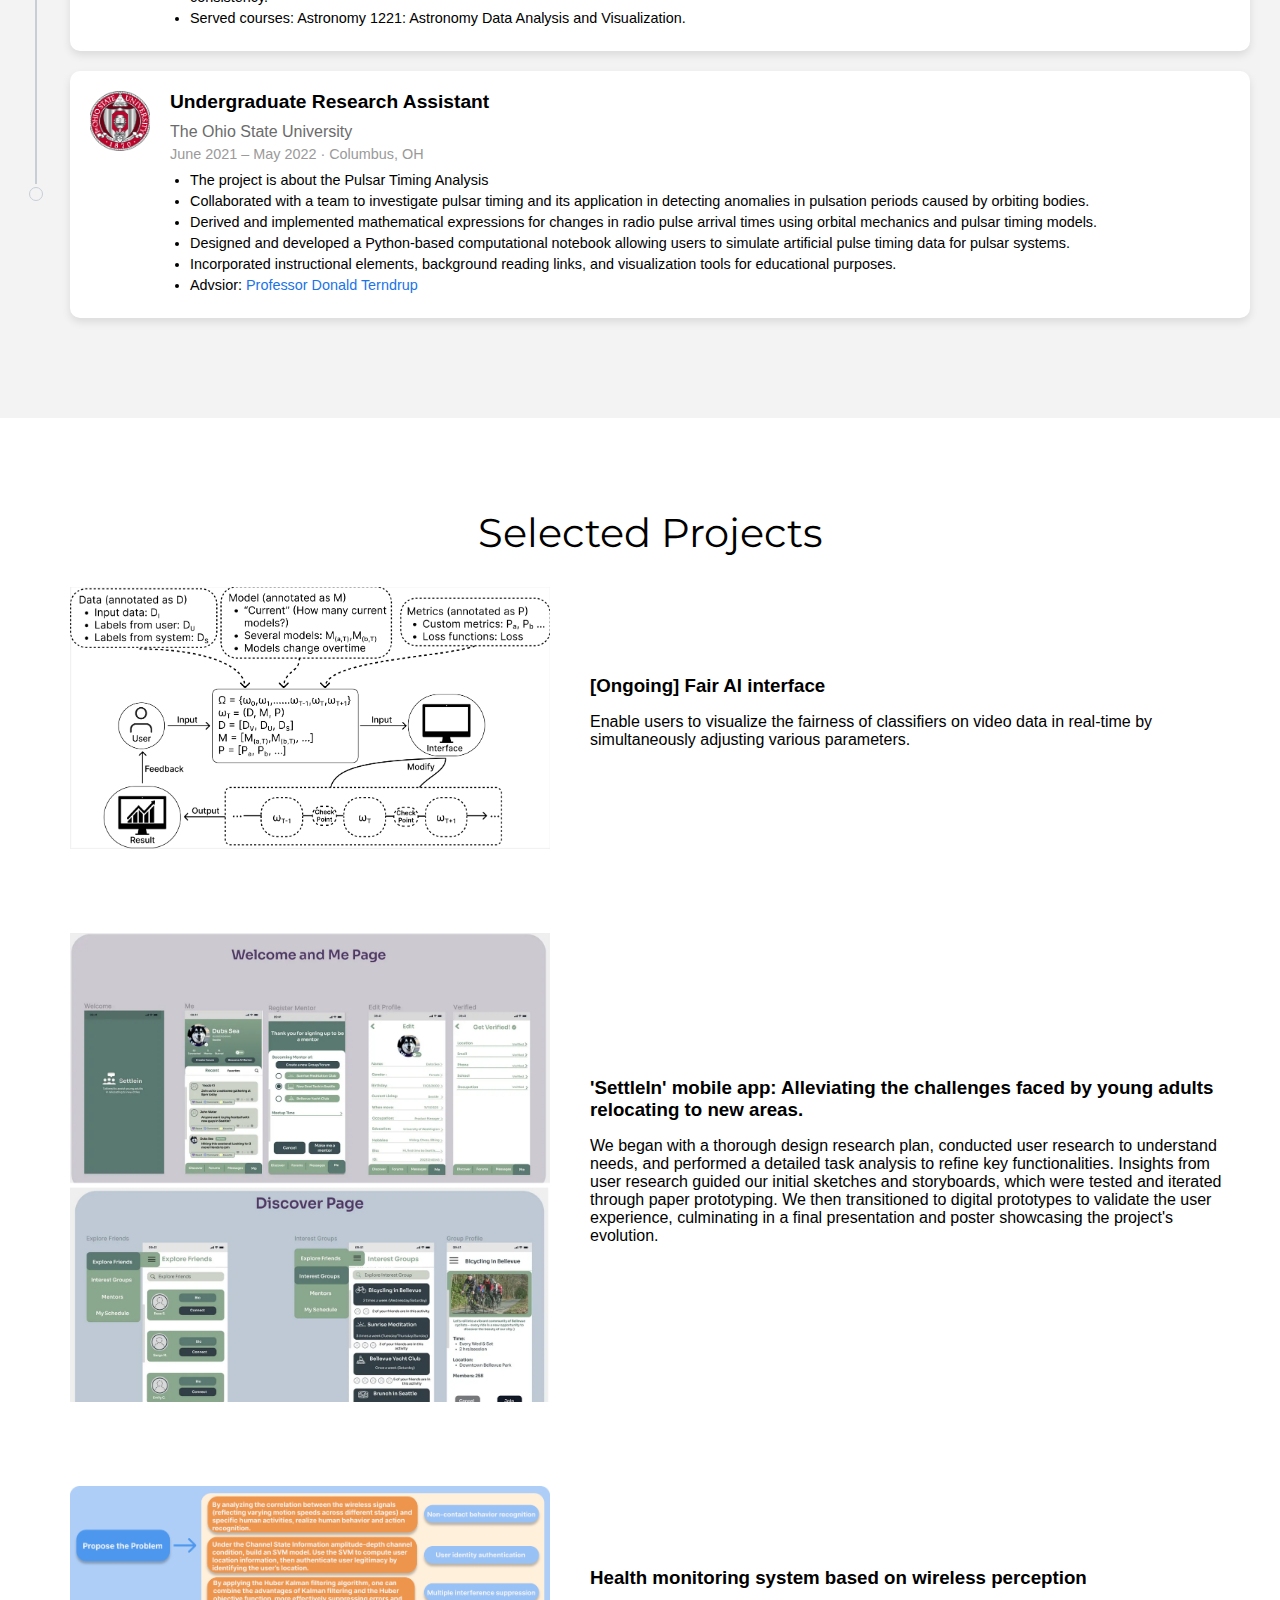
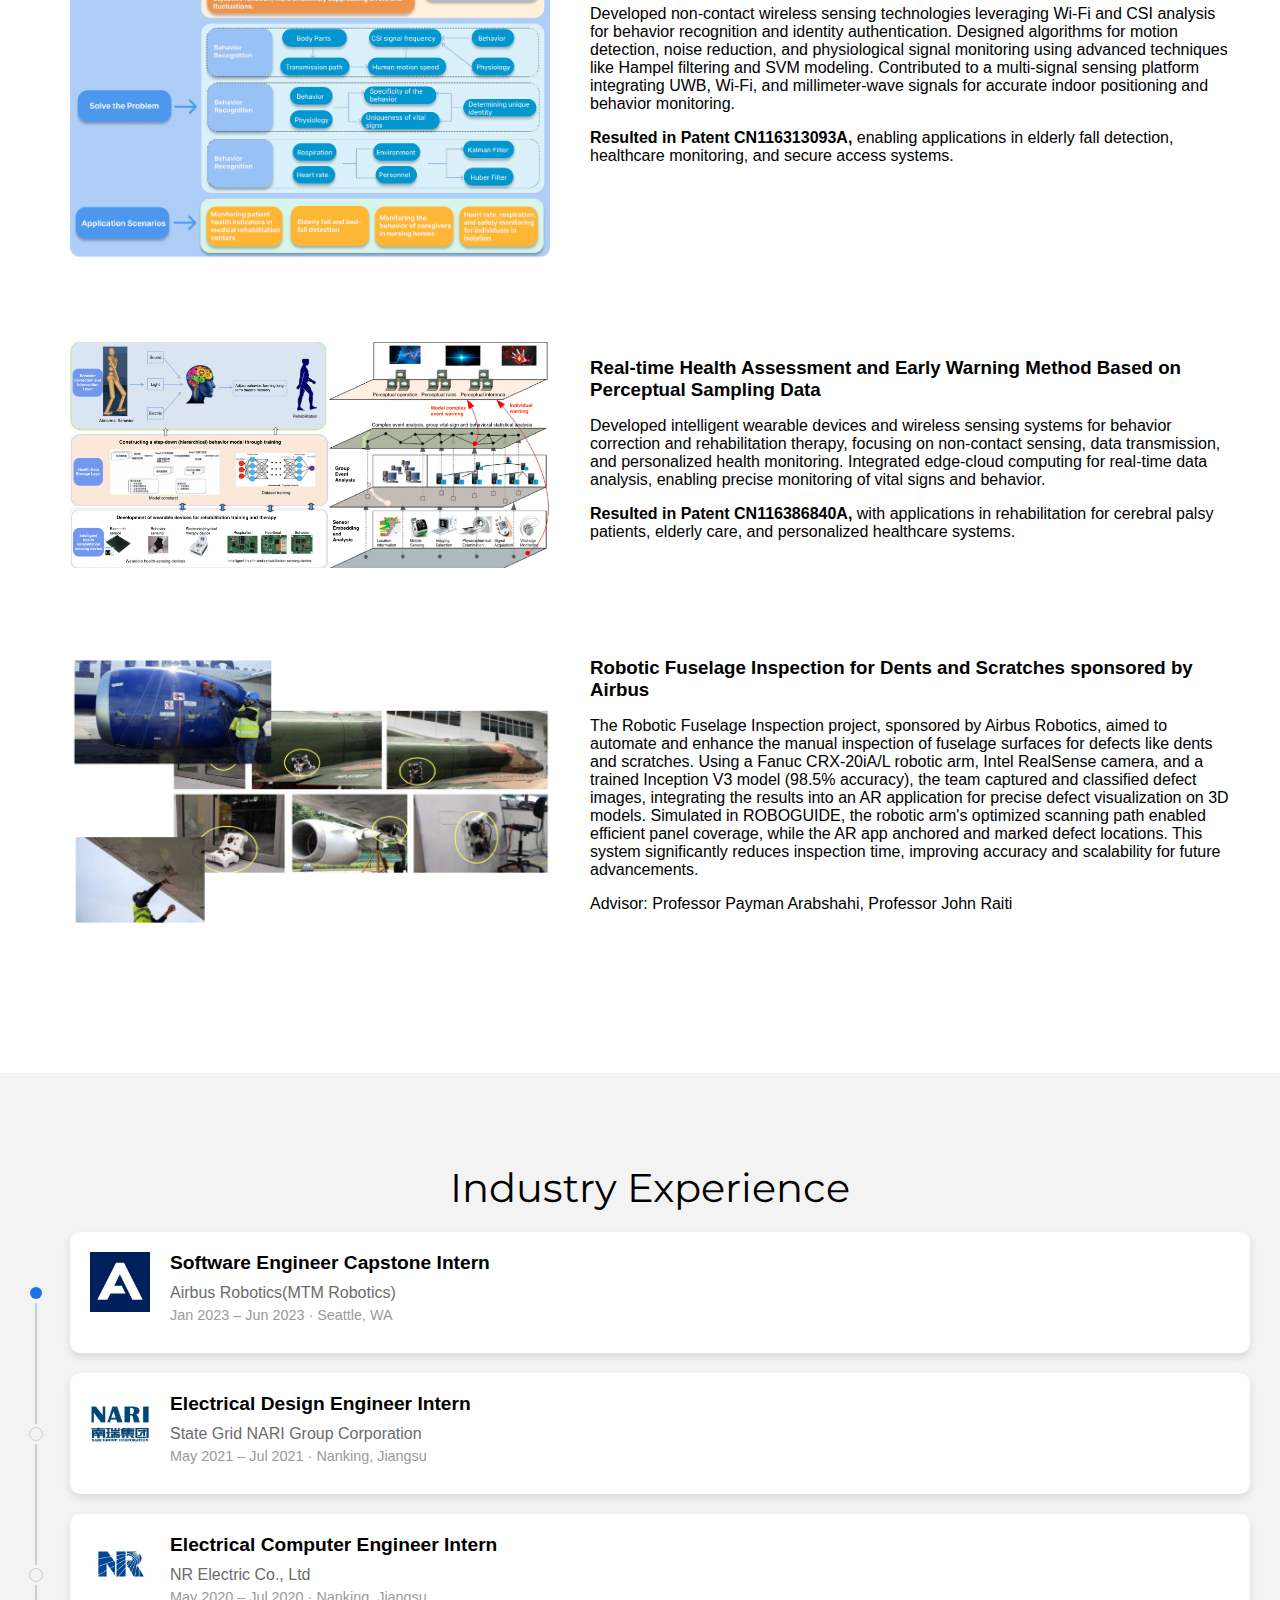
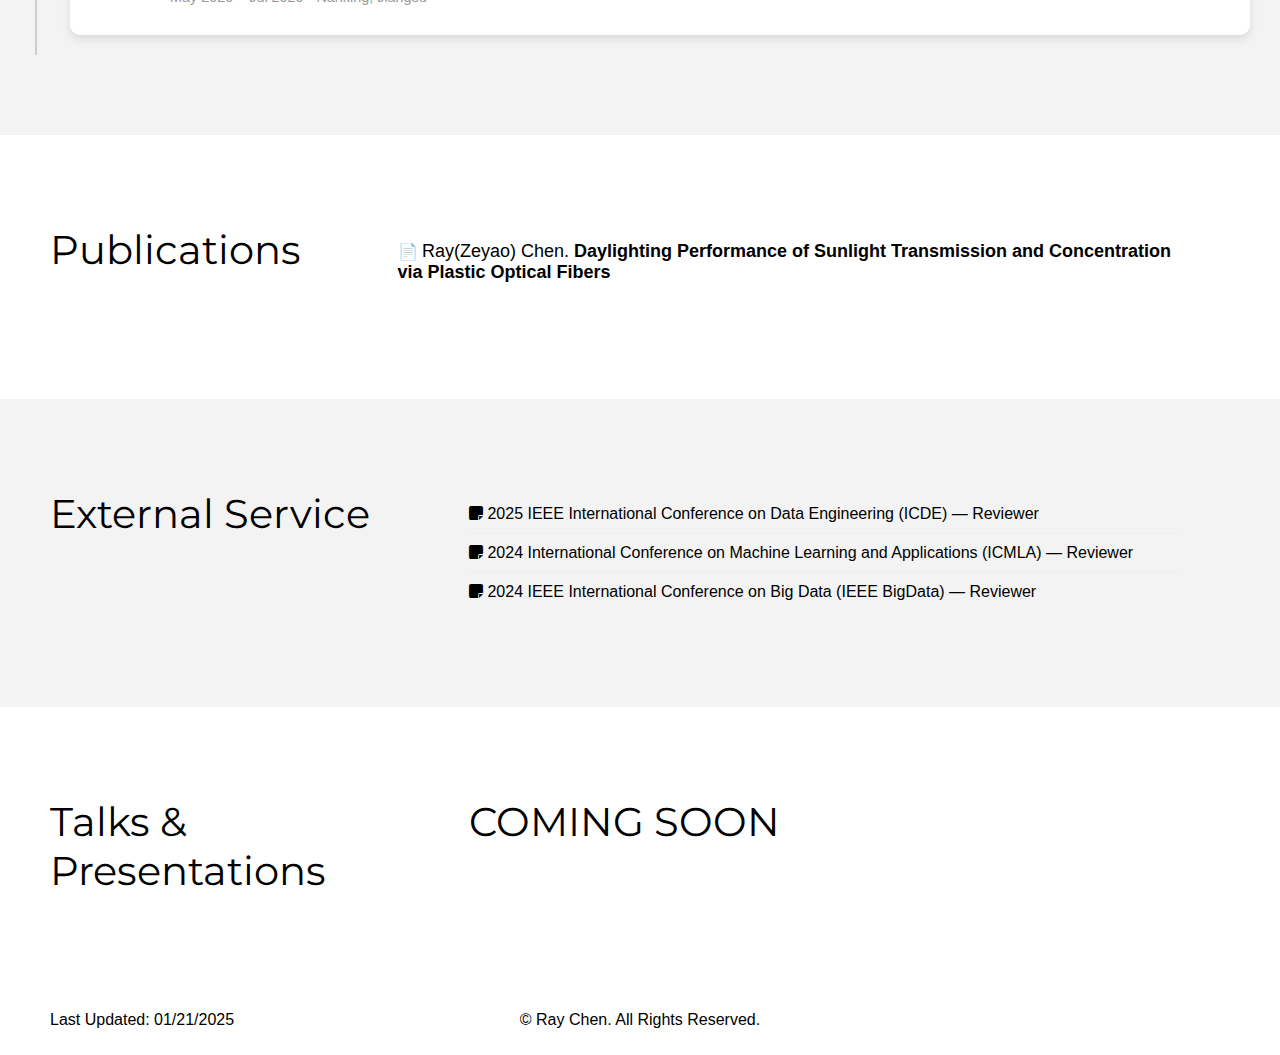
==== commit 1dacbb3a: "updates" ====
--- a/index.html
+++ b/index.html
@@ -306,7 +306,7 @@
             while the AR app anchored and marked defect locations. This system significantly reduces
             inspection time, improving accuracy and scalability for future advancements.
          </p>
-         <p>Advisor: <a href="https://people.ece.uw.edu/arabshahi/">Professor Payman Arabshahi</a>, <a href="https://people.ece.uw.edu/raiti_john/">Professor John Raiti</a>, Michael Woogerd</p>
+         <p>Advisor: <a href="https://people.ece.uw.edu/arabshahi/">Professor Payman Arabshahi</a>, <a href="https://people.ece.uw.edu/raiti_john/">Professor John Raiti</a></p>
           <!--<div class="project-links">
             <button onclick="location.href='URL_TO_SLIDES'">Slides</button>
             <button onclick="location.href='URL_TO_GITHUB'">GitHub</button>
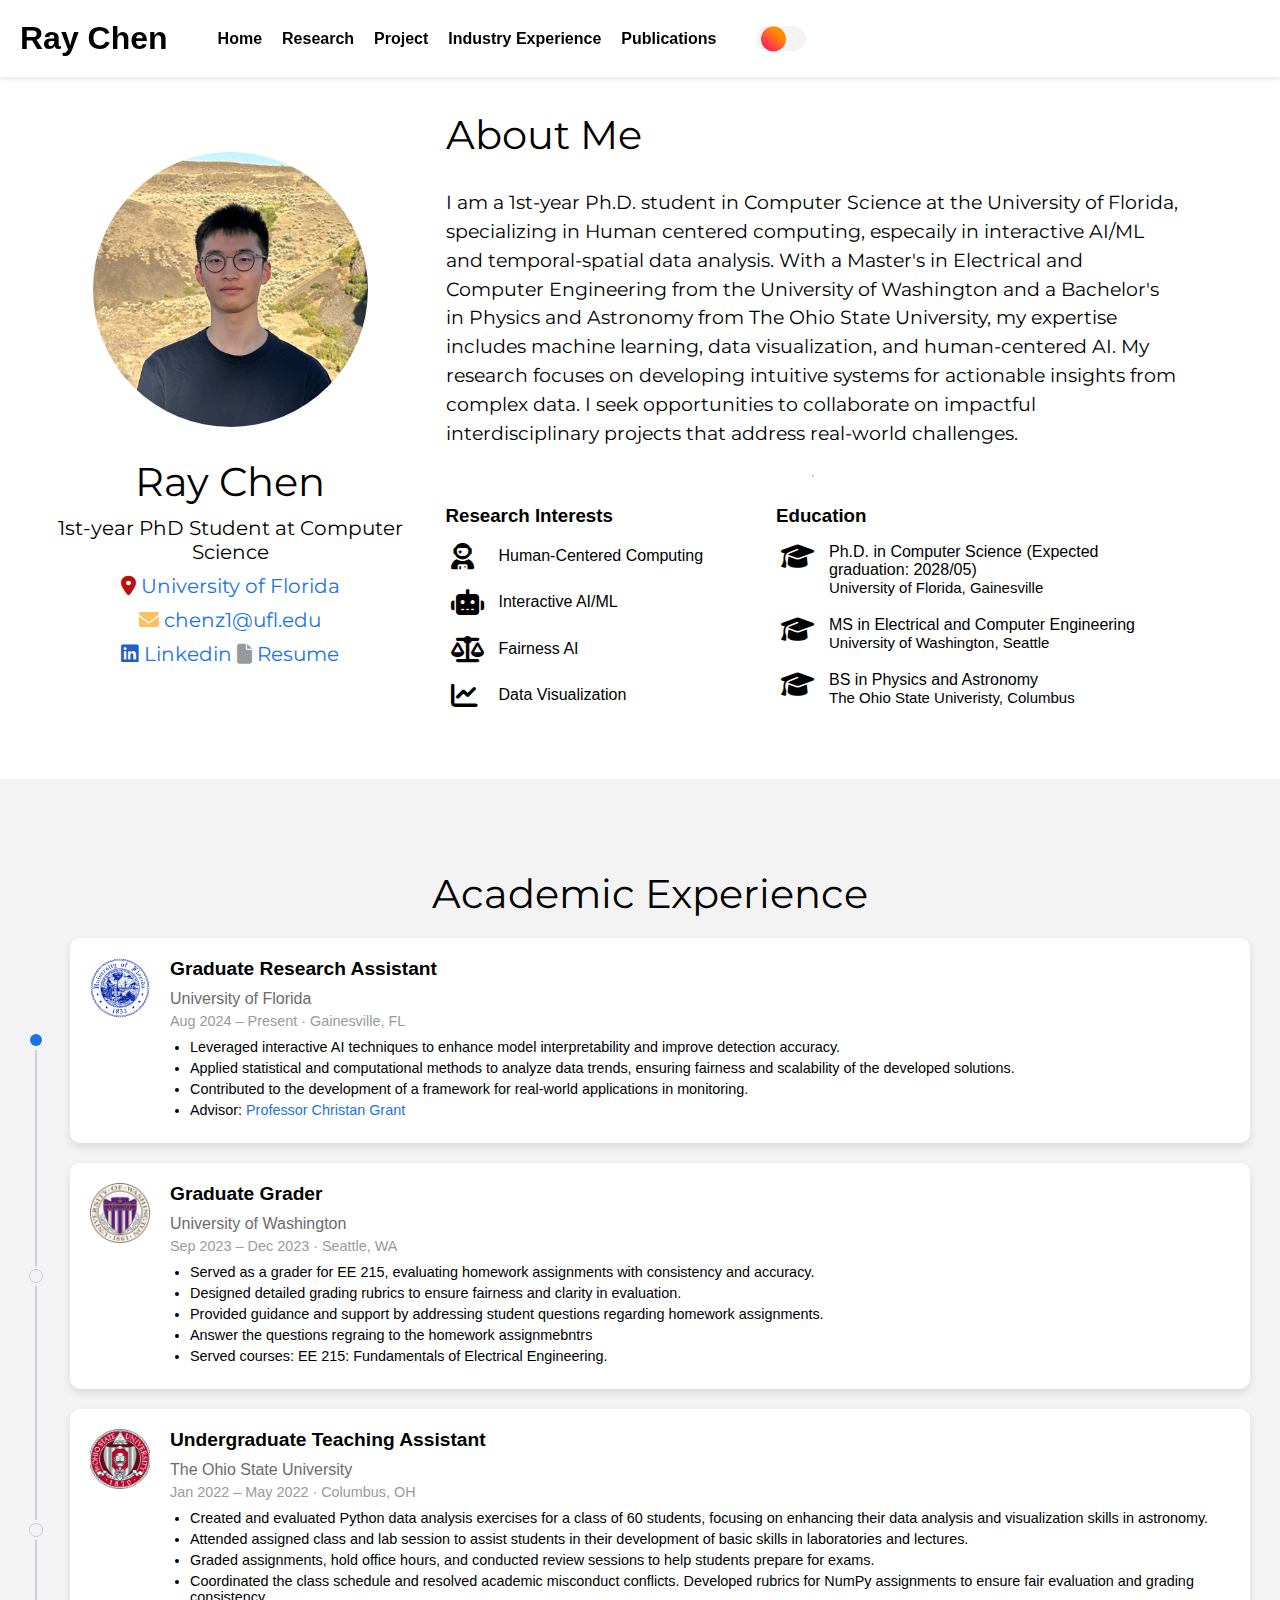
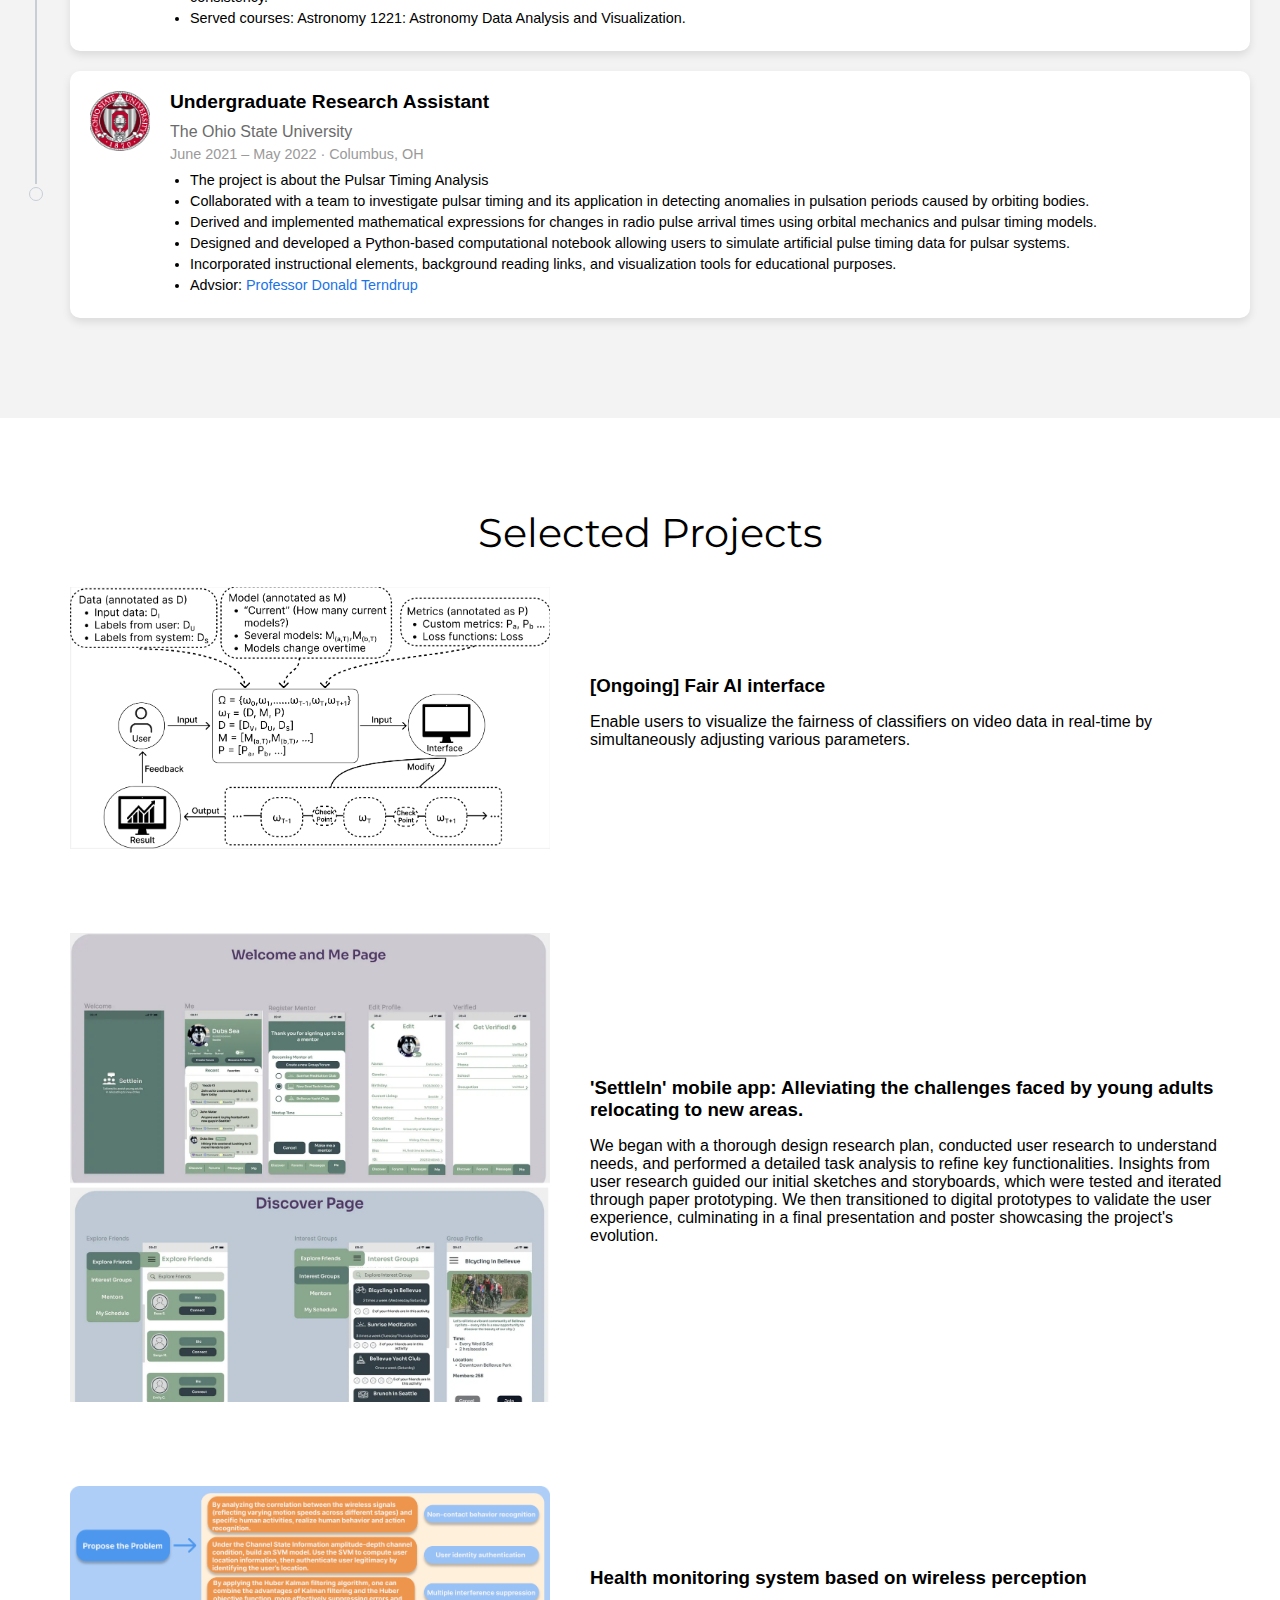
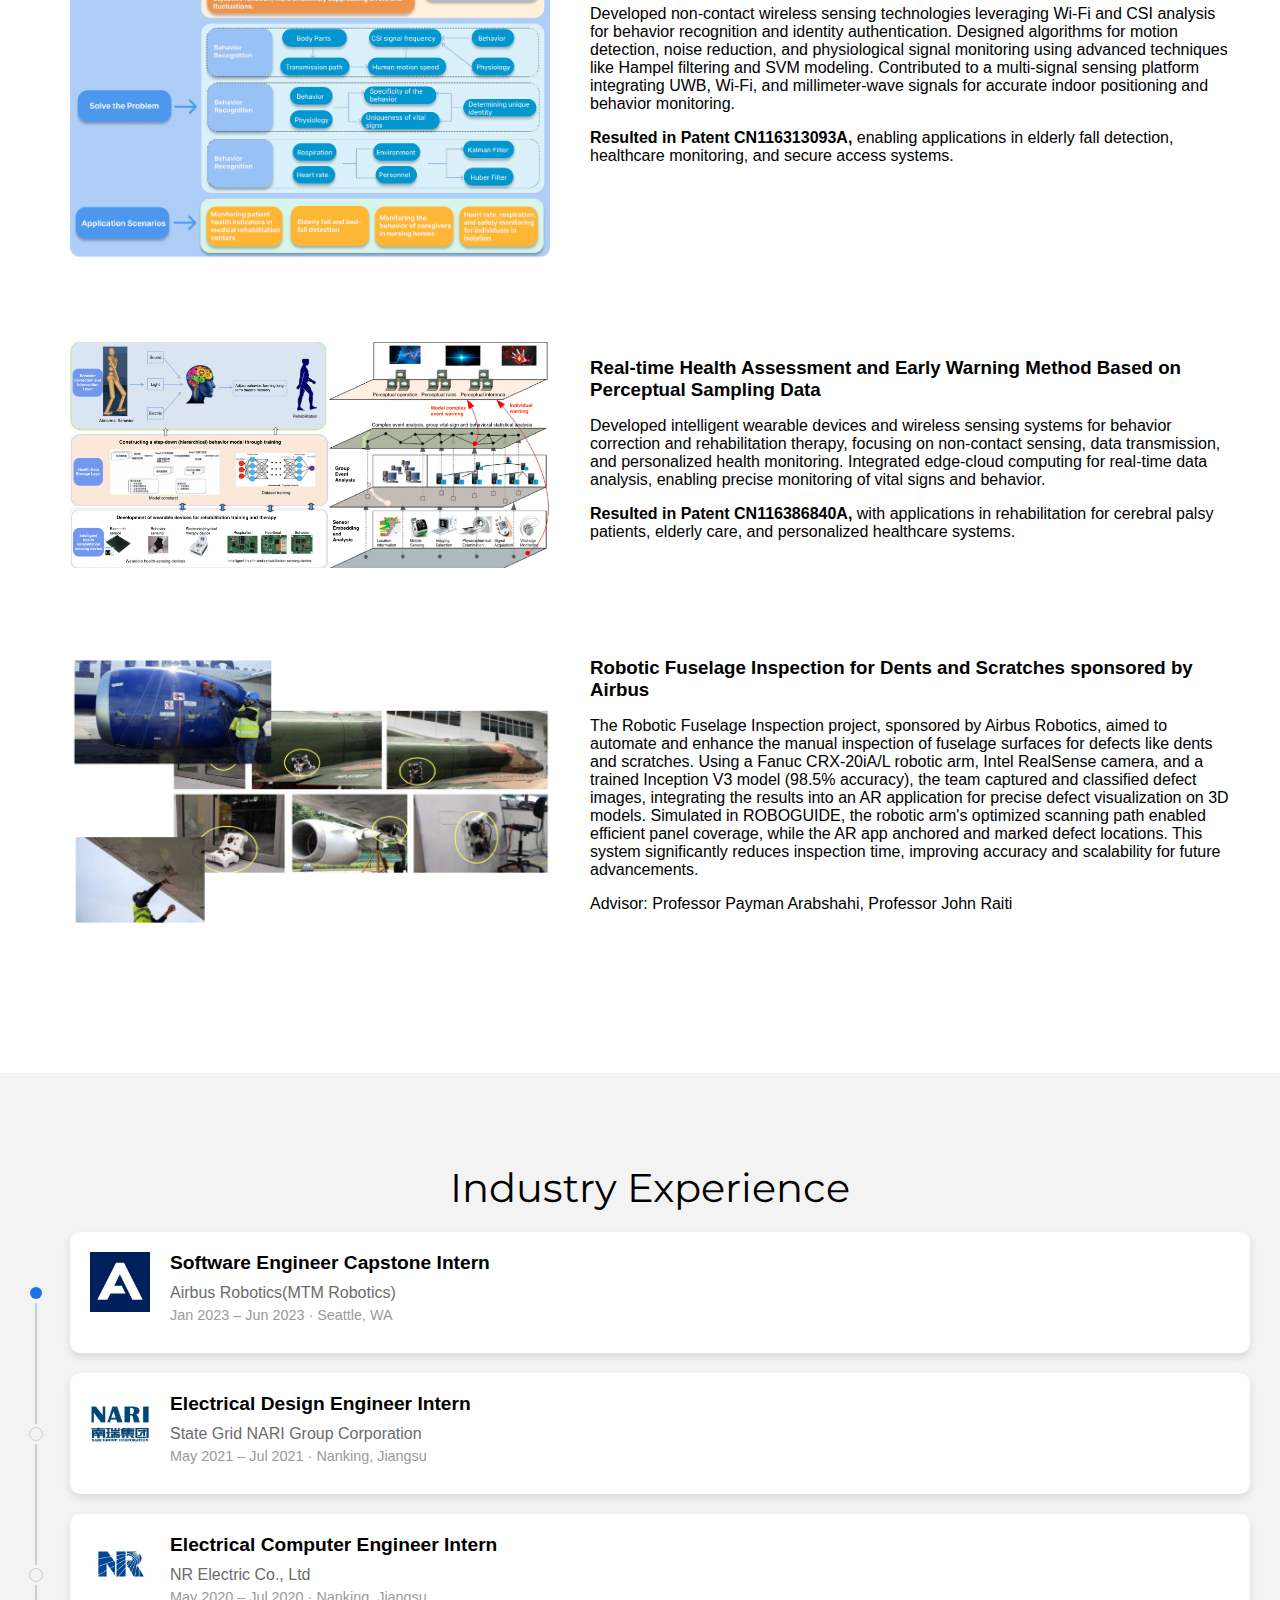
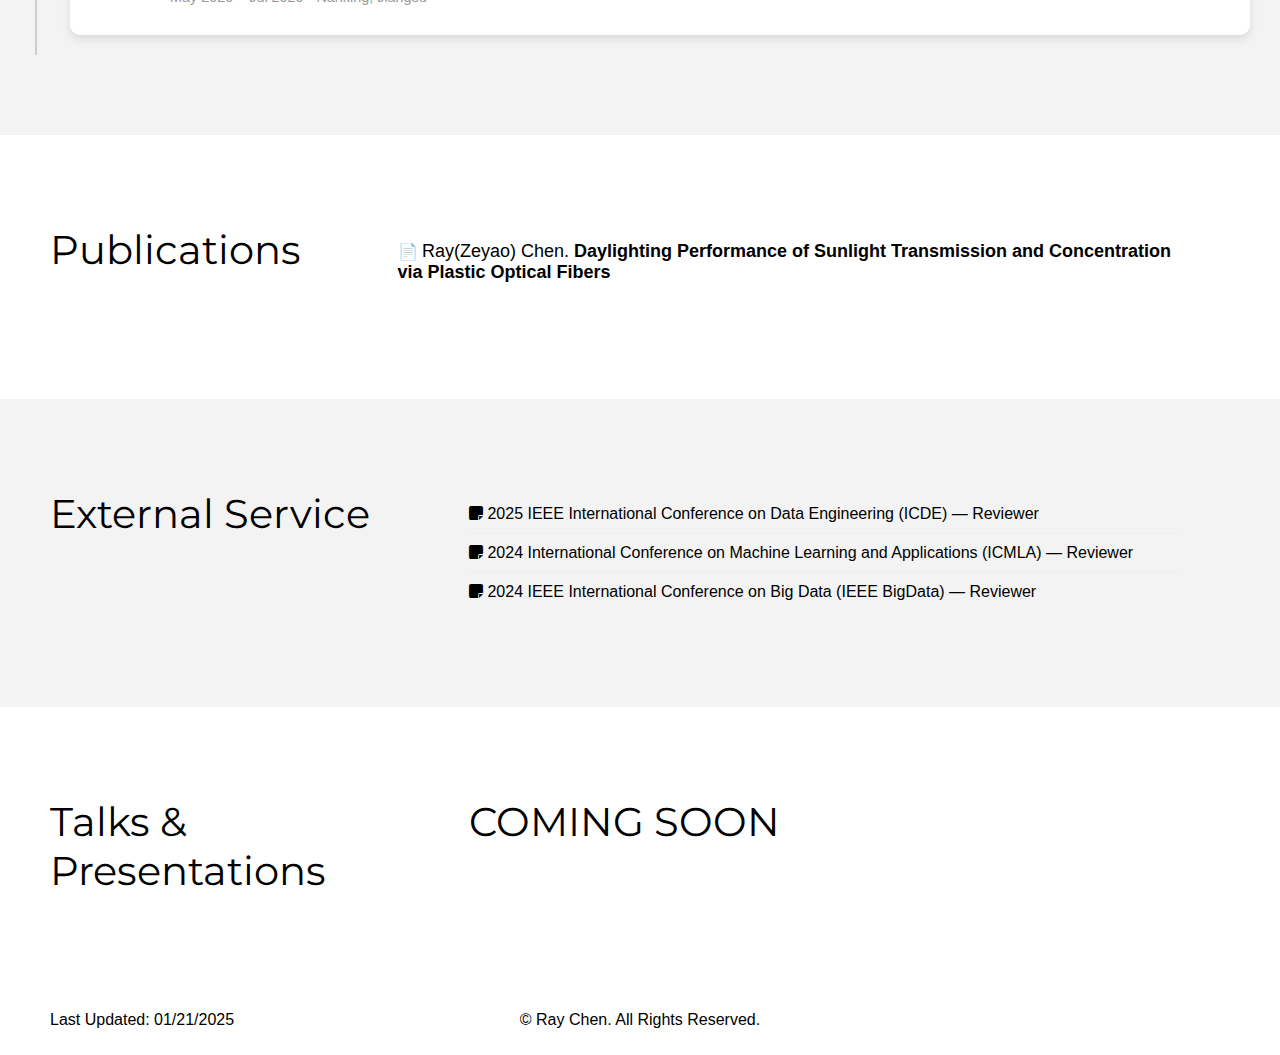
==== commit f9015f05: "small words changing" ====
--- a/index.html
+++ b/index.html
@@ -17,7 +17,7 @@
           <a href="#profile-section">Home</a>
           <a href="#research">Research</a>
           <a href="#project">Project</a>
-          <a href="#teaching">Teaching</a>
+          <a href="#teaching">Industry Experience</a>
           <a href="#publications">Publications</a>
           <!--<a href="/experience">Experience</a>-->
           <!--<a href="/gallary">Gallary</a>-->
@@ -296,7 +296,7 @@
           <img src="asserts/img/aribus_dents.png" alt="TBD">
         </div>
         <div class="project-content">
-          <h3><a href="https://www.engr.washington.edu/industry/capstone-projects/2022-2023/airbus-robotics/robotic-fuselage-inspection-for-dents-and-scratches"></a>Robotic Fuselage Inspection for Dents and Scratches sponsored by Airbus</h3>
+          <h3><a href="https://www.engr.washington.edu/industry/capstone-projects/2022-2023/airbus-robotics/robotic-fuselage-inspection-for-dents-and-scratches">Robotic Fuselage Inspection for Dents and Scratches sponsored by Airbus</a></h3>
           <p>The Robotic Fuselage Inspection project, sponsored by Airbus Robotics, aimed to automate
             and enhance the manual inspection of fuselage surfaces for defects like dents and scratches.
             Using a Fanuc CRX-20iA/L robotic arm, Intel RealSense camera, and a trained Inception V3
